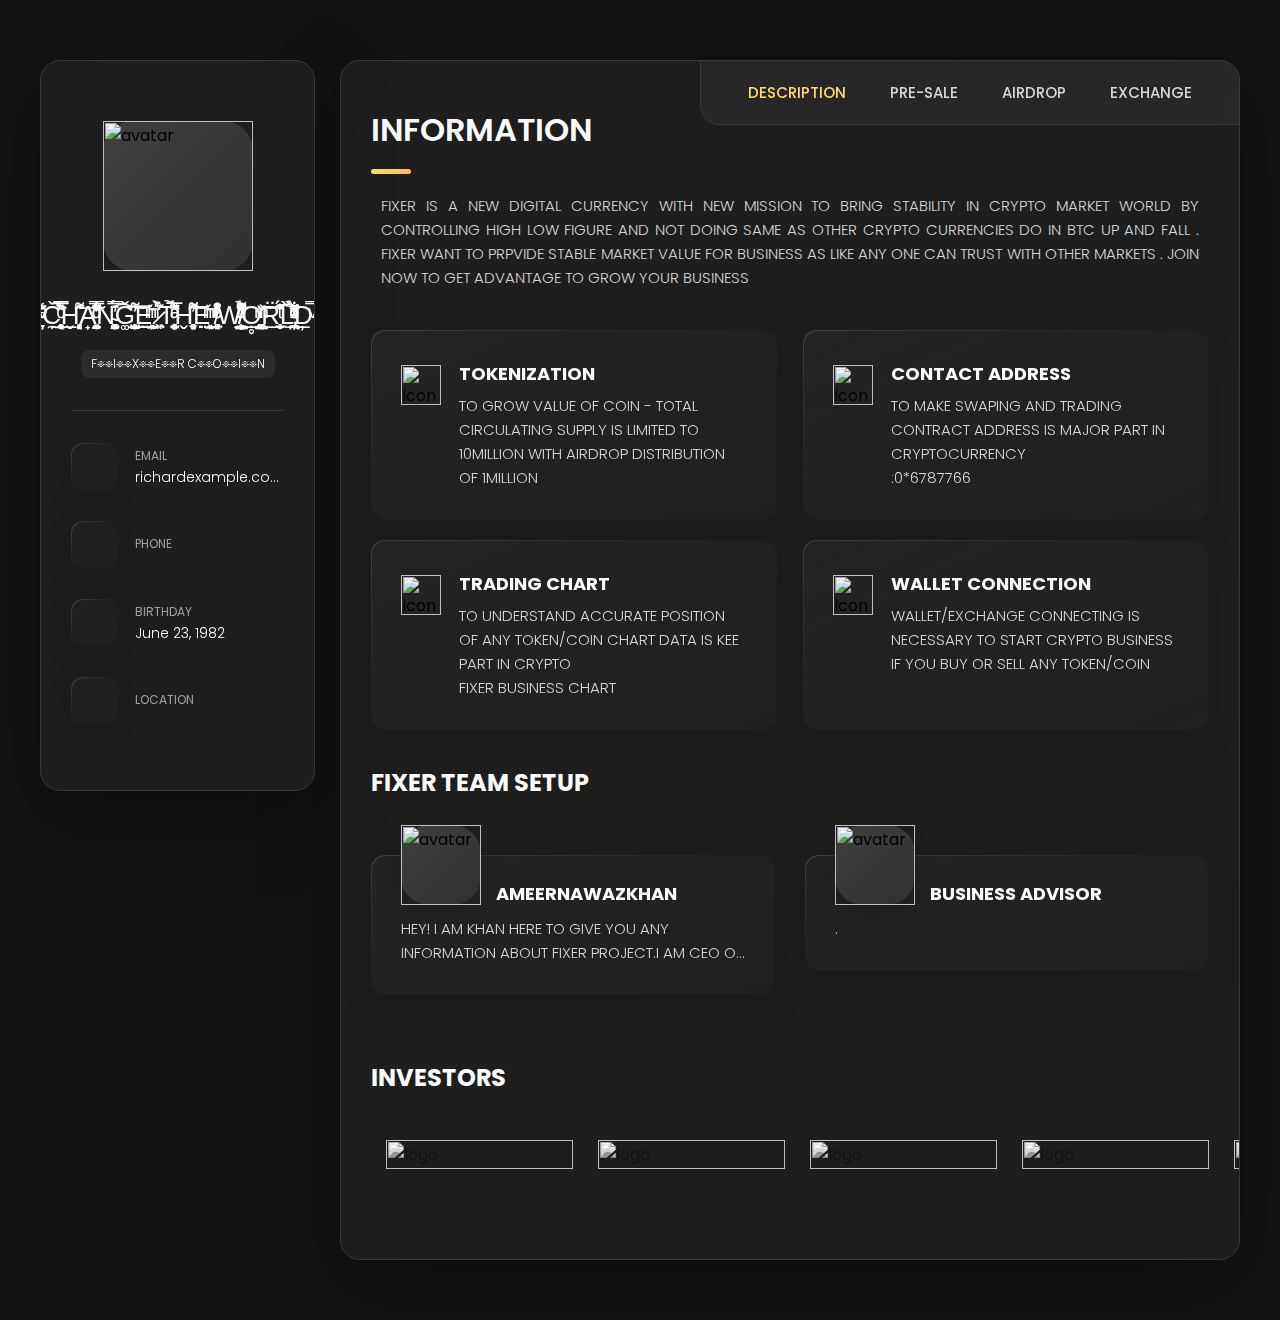
==== airdrop.html @ 4d429cb1 "airdrop.html" ====
<html>

<!DOCTYPE html>
<html lang="en">
<head>
    <meta charset="UTF-8">
    <meta name="viewport" content="width=device-width, initial-scale=1.0">
    <title>FIXER COIN</title>
    <link rel="stylesheet" href="style.css">
    <link rel="shortcut icon" href="https://i.postimg.cc/9fqYVvxh/logo.png" type="image/x-icon">
</head>
<body>
    <main>
        <aside class="sidebar " data-sidebar>
            <div class="sidebar-info">
                <figure class="avatar-box">
                    <img src="https://i.postimg.cc/2jWtxFzs/IMG-20250201-134515-676-removebg-preview.png" alt="avatar" width="80">
                </figure>

                <div class="info-content">
                    <h1 class="name" title="FIXER COIN">   
        ̦̞̆̾̌ͮͤ̎Č̼͉̣̼̟͈̹̙͔̟̿ͨ̉̏̉̽̅͛͘͟H̬͈̩͔̜͔̝͎̩̋̂̂͂͌͝A̟̤̖̗͈̦͔̮̰͎̰͐̒̇ͩ͋̃̾̇͗ͩ̌̽̿̎̂̕N̴͚̘̖̻̰̦̗̤͍̓́̈́̿͡Ǧ͚̗̜̬̤̺̼̖̦͕̬͔̹͌̓͟͝͞E̤͙̰̖̘̣͕̰ͫͪ͢ ̷͈͖̊͋̉̀T̉ͣ̾́̋ͩ͏̧̫̦̥͙̼̟͈̹̙͔̟̏̉̽̅͛H̬͈̩͔̜͔̝͎̩̖̦͕̬͔̹̋̂̂͂͌͌̓͝E̤͙̰̖̘̣͕̰ͫͪ͢ ̸̻͔͍̘͒ͨͤ̐ͬ̓̽̊W̸̸̧͍̫̖͙͇͙͉̯̞̦̔ͧ͐͆̌̈́ͪ͌ͥ̉͒̌͌̒͟Ọ̥͖̭̳̥̝͇͚ͫ̌ͬ̈͟͝ͅR̈́̐̽͡͏̠̫̥̘ͭ͠L̏ͦ̀ͯͨ͋͟͏̢̣̪̦̦̠ͩͧ̋ͭͯ̇͘D̦̿ͮ 
        <br>
		    </h1>
                    <p class="title">F፠፠I፠፠X፠፠E፠፠R C፠፠O፠፠I፠፠N</p>
                </div>

                <button class="info-more-btn" data-sidebar-btn>
                    <span>Show Contacts</span>
                    <ion-icon name="chevron-down"></ion-icon>
                </button>
            </div>

            <div class="sidebar-info-more">
                <div class="separator"></div>

                <ul class="contacts-list">
                    <li class="contact-item">
                        <div class="icon-box">
                            <ion-icon name="mail-outline"></ion-icon>
                        </div>

                        <div class="contact-info">
                            <p class="contact-title">Email</p>

                            <a href="mailto:fixercoin@gmail.com" class="contact-link">richardexample.com</a>
                        </div>
                    </li>

                    <li class="contact-item">
                        <div class="icon-box">
                            <ion-icon name="phone-portrait-outline"></ion-icon>
                        </div>

                        <div class="contact-info">
                            <p class="contact-title">Phone</p>

                            <a href="tel:" class="contact-link"></a>
                        </div>
                    </li>

                    <li class="contact-item">
                        <div class="icon-box">
                            <ion-icon name="calendar-outline"></ion-icon>
                        </div>

                        <div class="contact-info">
                            <p class="contact-title">Birthday</p>

                            <time datetime="1982-06-23">June 23, 1982</time>
                        </div>
                    </li>

                    <li class="contact-item">
                        <div class="icon-box">
                            <ion-icon name="location-outline"></ion-icon>
                        </div>

                        <div class="contact-info">
                            <p class="contact-title">Location</p>

                            <address></address>
                        </div>
                    </li>
                </ul>

                <div class="separator"></div>

                <ul class="social-list">
                    <li class="social-item"><a href="#" class="social-link"><ion-icon name="logo-facebook"></ion-icon></a></li>
                    <li class="social-item"><a href="#" class="social-link"><ion-icon name="logo-twitter"></ion-icon></a></li>
                    <li class="social-item"><a href="#" class="social-link"><ion-icon name="logo-instagram"></ion-icon></a></li>
                </ul>
            </div>
        </aside>

        <div class="main-content">
            <nav class="navbar">
                <ul class="navbar-list">
                    <li class="navbar-item"><button class="navbar-link active" data-nav-link>DESCRIPTION</button></li>
                    <li class="navbar-item"><button class="navbar-link" data-nav-link>PRE-SALE</button></li>
                    <li class="navbar-item"><button class="navbar-link" data-nav-link>AIRDROP</button></li>
                    <li class="navbar-item"><button class="navbar-link" data-nav-link>EXCHANGE</button></li>
                    
                </ul>
            </nav>

            <article class="about active" data-page="about">
                <header>
                    <h2 class="h2 article-title">INFORMATION</h2>
                </header>

                <section class="about-text">
                     <p>FIXER IS A NEW DIGITAL CURRENCY WITH NEW MISSION TO BRING STABILITY IN CRYPTO MARKET WORLD BY CONTROLLING HIGH LOW FIGURE AND NOT DOING SAME AS OTHER CRYPTO CURRENCIES DO IN BTC UP AND FALL . FIXER WANT TO PRPVIDE STABLE MARKET VALUE FOR BUSINESS AS LIKE ANY ONE CAN TRUST WITH OTHER MARKETS . JOIN NOW TO GET ADVANTAGE TO GROW YOUR BUSINESS</p>
			<p></p>
                </section>

                <section class="service">
                    

                    <ul class="service-list">
                        <li class="service-item">
                            <div class="service-icon-box">
                                <img src="https://i.postimg.cc/4389jZkP/icon-design.png" alt="icon" width="40">
                            </div>

                            <div class="service-content-box">
                                <h4 class="h4 service-item-title">TOKENIZATION</h4>
                                <p class="service-item-text">TO GROW VALUE OF COIN - TOTAL CIRCULATING SUPPLY IS LIMITED TO 10MILLION WITH AIRDROP DISTRIBUTION OF 1MILLION </p>
                            </div>
                        </li>

                        <li class="service-item">
                            <div class="service-icon-box">
                                <img src="https://i.postimg.cc/ZqgqrqzG/icon-dev.png" alt="icon" width="40">
                            </div>

                            <div class="service-content-box">
                                <h4 class="h4 service-item-title">CONTACT ADDRESS</h4>
                                <p class="service-item-text">TO MAKE SWAPING AND TRADING CONTRACT ADDRESS IS MAJOR PART IN CRYPTOCURRENCY <BR>:0*6787766</p>
                            </div>
                        </li>

                        <li class="service-item">
                            <div class="service-icon-box">
                                <img src="https://i.postimg.cc/xjLdzYxZ/icon-app.png" alt="icon" width="40">
                            </div>

                            <div class="service-content-box">
                                <h4 class="h4 service-item-title">TRADING CHART</h4>
                                <p class="service-item-text">TO UNDERSTAND ACCURATE POSITION OF ANY TOKEN/COIN CHART DATA IS KEE PART IN CRYPTO<BR>FIXER BUSINESS CHART</p>
                            </div>
                        </li>

                        <li class="service-item">
                            <div class="service-icon-box">
                                <img src="https://i.postimg.cc/0NL8zHpx/icon-photo.png" alt="icon" width="40">
                            </div>

                            <div class="service-content-box">
                                <h4 class="h4 service-item-title">WALLET CONNECTION</h4>
                                <p class="service-item-text">WALLET/EXCHANGE CONNECTING IS NECESSARY TO START CRYPTO BUSINESS IF YOU BUY OR SELL ANY TOKEN/COIN</p>
                            </div>
                        </li>
                    </ul>
                </section>

                <section class="testimonials">
                    <h3 class="h3 testimonials-title">FIXER TEAM SETUP</h3>

                    <ul class="testimonials-list has-scrollbar">
                        <li class="testimonials-item">
                            <div class="content-card" data-testimonials-item>
                                <figure class="testimonials-avatar-box">
                                    <img src="https://i.postimg.cc/zGDHfn3G/avatar-1.png" alt="avatar" data-testimonials-avatar width="60">
                                </figure>

                                <h4 class="h4 testimonials-item-title" data-testimonials-title>AMEERNAWAZKHAN</h4>

                                <div class="testimonials-text" data-testimonials-text>
                                    <p>HEY! I AM KHAN HERE TO GIVE YOU ANY INFORMATION ABOUT FIXER PROJECT.I AM CEO OF FIXER AND I DID DEVELOP THIS PROJECT . WHAT MAY BE THE NEXT JUST KEEP AN EYE AT UP COMING EVENTS </p>
                                </div>
                            </div>
                        </li>

                        <li class="testimonials-item">
                            <div class="content-card" data-testimonials-item>
                                <figure class="testimonials-avatar-box">
                                    <img src="https://i.postimg.cc/DwY0yHtx/avatar-2.png" alt="avatar" data-testimonials-avatar width="60">
                                </figure>

                                <h4 class="h4 testimonials-item-title" data-testimonials-title>BUSINESS ADVISOR</h4>

                                <div class="testimonials-text" data-testimonials-text>
                                    <p>.</p>
                                </div>
                            </div>
                        </li>

                        <li class="testimonials-item">
                            <div class="content-card" data-testimonials-item>
                                <figure class="testimonials-avatar-box">
                                    <img src="https://i.postimg.cc/fRFWhX9F/avatar-3.png" alt="avatar" data-testimonials-avatar width="60">
                                </figure>

                                <h4 class="h4 testimonials-item-title" data-testimonials-title>MEDIA PRESENTATOR</h4>

                                <div class="testimonials-text" data-testimonials-text>
                                    <p>.</p>
                                </div>
                            </div>
                        </li>

                        <li class="testimonials-item">
                            <div class="content-card" data-testimonials-item>
                                <figure class="testimonials-avatar-box">
                                    <img src="https://i.postimg.cc/zXv1Xv81/avatar-4.png" alt="avatar" data-testimonials-avatar width="60">
                                </figure>

                                <h4 class="h4 testimonials-item-title" data-testimonials-title>SOCIAL MEDIA HANDLER</h4>

                                <div class="testimonials-text" data-testimonials-text>
                                    <p>!</p>
                                </div>
                            </div>
                        </li>
                    </ul>
                </section>

                <div class="modal-container " data-modal-container>
                    <div class="overlay " data-overlay></div>

                    <section class="testimonials-modal">
                        <button class="modal-close-btn" data-modal-close-btn><ion-icon name="close-outline"></ion-icon></button>

                        <div class="modal-img-wrapper">
                            <figure class="modal-avatar-box">
                                <img src="https://i.postimg.cc/zGDHfn3G/avatar-1.png" alt="Daniel Lewis" width="80" data-modal-img>
                            </figure>

                            <img src="https://i.postimg.cc/mZ00RwX7/icon-quote.png" alt="quote icon">
                        </div>

                        <div class="modal-content">
                            <h4 class="h3 modal-title" data-modal-title>AMEERNAWAZKHAN</h4>
                            <time datetime="2025-02-10">10 feb, 2025</time>

                            <div class="modal-text" data-modal-text>
                                <p>.</p>
                            </div>
                        </div>
                    </section>
                </div>

                <section class="clients">
                    <h3 class="h3 clients-title">INVESTORS</h3>

                    <ul class="clients-list has-scrollbar">
                        <li class="clients-item">
                            <a href="#"><img src="https://i.postimg.cc/YqfKyG66/logo-1-color.png" alt="logo"></a>
                        </li>

                        <li class="clients-item">
                            <a href="#"><img src="https://i.postimg.cc/fWm6JtgG/logo-2-color.png" alt="logo"></a>
                        </li>

                        <li class="clients-item">
                            <a href="#"><img src="https://i.postimg.cc/Bb07xpwd/logo-3-color.png" alt="logo"></a>
                        </li>

                        <li class="clients-item">
                            <a href="#"><img src="https://i.postimg.cc/hv1yMmkh/logo-4-color.png" alt="logo"></a>
                        </li>

                        <li class="clients-item">
                            <a href="#"><img src="https://i.postimg.cc/ry1P86Dc/logo-5-color.png" alt="logo"></a>
                        </li>

                        <li class="clients-item">
                            <a href="#"><img src="https://i.postimg.cc/SsWDN8NV/logo-6-color.png" alt="logo"></a>
                        </li>
                    </ul>
                </section>

            </article>
            
            <article class="resume " data-page="resume">
                <header>
                    <h2 class="h2 article-title">Resume</h2>
                </header>

                <section class="timeline">
                    <div class="title-wrapper">
                        <div class="icon-box"><ion-icon name="book-outline"></ion-icon></div>

                        <h3 class="h3">Education</h3>
                    </div>

                    <ol class="timeline-list">
                        <li class="timeline-item">
                            <h4 class="h4 timeline-item-title">University school of the arts</h4>
                            <span>2008 - 2010</span>
                            <p class="timeline-text">There I learnt a wide range of topics that are essential to understanding both the theory and practical aspects of computing. This involves programming fundamentals, computer architecture, operating systems, databases, software engineering, problem solving, collaboration and communication soft skills.</p>
                        </li>

                        <li class="timeline-item">
                            <h4 class="h4 timeline-item-title">New York Academy of Art</h4>
                            <span>2006 - 2007</span>
                            <p class="timeline-text">I chose my master degree in technology. There I deepened my knowledge, enhanced my skills in the area and learnt how to increase my career prospects in a competitive job market.</p>
                        </li>

                        <li class="timeline-item">
                            <h4 class="h4 timeline-item-title">High School of Art and Design</h4>
                            <span>2003 - 2005</span>
                            <p class="timeline-text">There I learnt foundational courses and computer sciences fundamentals. In the institution, I chose my specialization in web-development that involves front-end and back-end technologies, user interface designs and content management systems.</p>
                        </li>
                    </ol>
                </section>

                <section class="timeline">
                    <div class="title-wrapper">
                        <div class="icon-box"><ion-icon name="book-outline"></ion-icon></div>

                        <h3 class="h3">Experience</h3>
                    </div>

                    <ol class="timeline-list">
                        <li class="timeline-item">
                            <h4 class="h4 timeline-item-title">Creative director</h4>
                            <span>2015 - Present</span>
                            <p class="timeline-text">I can develop and oversee creative concepts for projects and campaigns managing a team of designers, writers, and other creative professionals.</p>
                        </li>

                        <li class="timeline-item">
                            <h4 class="h4 timeline-item-title">Art director</h4>
                            <span>2013 - 2015</span>
                            <p class="timeline-text">I create and develop visual concepts that align with the project's goals and objectives, supervising the design process and managing timelines and budgets for design projects.</p>
                        </li>

                        <li class="timeline-item">
                            <h4 class="h4 timeline-item-title">Web designer</h4>
                            <span>2010 - 2013</span>
                            <p class="timeline-text">I create logos, color schemes and typography for a brand's identity. Also I develop graphics for websites, social media and digital ads with applications that enhance user experience.</p>
                        </li>
                    </ol>
                </section>

                <section class="skill">
                    <h3 class="h3 skills-title">My Skills</h3>

                    <ul class="skills-list content-card">
                        <li class="skills-item">
                            <div class="title-wrapper">
                                <h5 class="h5">Web Design</h5>
                                <data value="80">80%</data>
                            </div>

                            <div class="skills-progress-bg">
                                <div class="skills-progress-fill" style="width: 80%;"></div>
                            </div>
                        </li>

                        <li class="skills-item">
                            <div class="title-wrapper">
                                <h5 class="h5">Graphic Design</h5>
                                <data value="70">70%</data>
                            </div>

                            <div class="skills-progress-bg">
                                <div class="skills-progress-fill" style="width: 70%;"></div>
                            </div>
                        </li>

                        <li class="skills-item">
                            <div class="title-wrapper">
                                <h5 class="h5">Branding</h5>
                                <data value="90">90%</data>
                            </div>

                            <div class="skills-progress-bg">
                                <div class="skills-progress-fill" style="width: 90%;"></div>
                            </div>
                        </li>

                        <li class="skills-item">
                            <div class="title-wrapper">
                                <h5 class="h5">WordPress</h5>
                                <data value="50">50%</data>
                            </div>

                            <div class="skills-progress-bg">
                                <div class="skills-progress-fill" style="width: 50%;"></div>
                            </div>
                        </li>
                    </ul>
                </section>
            </article>

            <article class="portfolio " data-page="portfolio">
                <header>
                    <h2 class="h2 article-title">Portfolio</h2>
                </header>

                <section class="projects">
                    <ul class="filter-list">
                        <li class="filter-item"><button class="active" data-filter-btn>All</button></li>
                        <li class="filter-item"><button data-filter-btn>Web Design</button></li>
                        <li class="filter-item"><button data-filter-btn>Applications</button></li>
                        <li class="filter-item"><button data-filter-btn>Web Development</button></li>
                    </ul>

                    <div class="filter-select-box">
                        <button class="filter-select " data-select>
                            <div class="select-value" data-select-value>Select Category</div>

                            <div class="select-icon">
                                <ion-icon name="chevron-down"></ion-icon>
                            </div>
                        </button>

                        <ul class="select-list">
                            <li class="select-item"><button data-select-item>All</button></li>
                            <li class="select-item"><button data-select-item>Web Design</button></li>
                            <li class="select-item"><button data-select-item>Applications</button></li>
                            <li class="select-item"><button data-select-item>Web Development</button></li>
                        </ul>
                    </div>

                    <ul class="project-list">
                        <li class="project-item active" data-filter-item data-category="web development">
                            <a href="#">
                                <figure class="project-img">
                                    <div class="project-item-icon-box">
                                        <ion-icon name="eye-outline"></ion-icon>
                                    </div>

                                    <img src="https://i.postimg.cc/qRHpHMyd/project-1.jpg" alt="finance" loading="lazy">
                                </figure>

                                <h3 class="project-title">Finance</h3>
                                <p class="project-category">Web Development</p>
                            </a>
                        </li>

                        <li class="project-item active" data-filter-item data-category="web development">
                            <a href="#">
                                <figure class="project-img">
                                    <div class="project-item-icon-box">
                                        <ion-icon name="eye-outline"></ion-icon>
                                    </div>

                                    <img src="https://i.postimg.cc/bNrcM2Wt/project-2.png" alt="orizon" loading="lazy">
                                </figure>

                                <h3 class="project-title">Orizon</h3>
                                <p class="project-category">Web Development</p>
                            </a>
                        </li>

                        <li class="project-item active" data-filter-item data-category="web design">
                            <a href="#">
                                <figure class="project-img">
                                    <div class="project-item-icon-box">
                                        <ion-icon name="eye-outline"></ion-icon>
                                    </div>

                                    <img src="https://i.postimg.cc/jSJVqYsq/project-3.jpg" alt="fundo" loading="lazy">
                                </figure>

                                <h3 class="project-title">Fundo</h3>
                                <p class="project-category">Web Design</p>
                            </a>
                        </li>

                        <li class="project-item active" data-filter-item data-category="applications">
                            <a href="#">
                                <figure class="project-img">
                                    <div class="project-item-icon-box">
                                        <ion-icon name="eye-outline"></ion-icon>
                                    </div>

                                    <img src="https://i.postimg.cc/dtpXxNGb/project-4.png" alt="brawlhalla" loading="lazy">
                                </figure>

                                <h3 class="project-title">Brawlhalla</h3>
                                <p class="project-category">Applications</p>
                            </a>
                        </li>

                        <li class="project-item active" data-filter-item data-category="web design">
                            <a href="#">
                                <figure class="project-img">
                                    <div class="project-item-icon-box">
                                        <ion-icon name="eye-outline"></ion-icon>
                                    </div>

                                    <img src="https://i.postimg.cc/43T0JKLw/project-5.png" alt="dsm." loading="lazy">
                                </figure>

                                <h3 class="project-title">DSM.</h3>
                                <p class="project-category">Web Design</p>
                            </a>
                        </li>

                        <li class="project-item active" data-filter-item data-category="web design">
                            <a href="#">
                                <figure class="project-img">
                                    <div class="project-item-icon-box">
                                        <ion-icon name="eye-outline"></ion-icon>
                                    </div>

                                    <img src="https://i.postimg.cc/qR1DX1kZ/project-6.png" alt="metaspark" loading="lazy">
                                </figure>

                                <h3 class="project-title">Metaspark</h3>
                                <p class="project-category">Web Design</p>
                            </a>
                        </li>

                        <li class="project-item active" data-filter-item data-category="web development">
                            <a href="#">
                                <figure class="project-img">
                                    <div class="project-item-icon-box">
                                        <ion-icon name="eye-outline"></ion-icon>
                                    </div>

                                    <img src="https://i.postimg.cc/Kj4q9tjc/project-7.png" alt="summary" loading="lazy">
                                </figure>

                                <h3 class="project-title">Summary</h3>
                                <p class="project-category">Web Development</p>
                            </a>
                        </li>

                        <li class="project-item active" data-filter-item data-category="applications">
                            <a href="#">
                                <figure class="project-img">
                                    <div class="project-item-icon-box">
                                        <ion-icon name="eye-outline"></ion-icon>
                                    </div>

                                    <img src="https://i.postimg.cc/rw2j4B1w/project-8.jpg" alt="task manager" loading="lazy">
                                </figure>

                                <h3 class="project-title">Task Manager</h3>
                                <p class="project-category">Applications</p>
                            </a>
                        </li>

                        <li class="project-item active" data-filter-item data-category="web development">
                            <a href="#">
                                <figure class="project-img">
                                    <div class="project-item-icon-box">
                                        <ion-icon name="eye-outline"></ion-icon>
                                    </div>

                                    <img src="https://i.postimg.cc/7LxNsSQv/project-9.png" alt="arrival" loading="lazy">
                                </figure>

                                <h3 class="project-title">Arrival</h3>
                                <p class="project-category">Web Development</p>
                            </a>
                        </li>
                    </ul>
                </section>
            </article>

            <article class="blog " data-page="blog">
                <header>
                    <h2 class="h2 article-title">Blog</h2>
                </header>

                <section class="blog-posts">
                    <ul class="blog-posts-list">
                        <li class="blog-post-item">
                            <a href="#">
                                    <figure class="blog-banner-box">
                                        <img src="https://i.postimg.cc/DysCZrWs/blog-1.jpg" alt="Design conferences in 2024" loading="lazy">
                                    </figure>

                                <div class="blog-content">
                                    <div class="blog-meta">
                                        <p class="blog-category">Design</p>
                                        <span class="dot"></span>
                                        <time datetime="2024-02-23">Feb 23, 2024</time>
                                    </div>

                                    <h3 class="h3 blog-item-title">Design conferences in 2024</h3>
                                    <p class="blog-text">In 2024, several exciting design conferences are set to take place, offering opportunities for professionals and enthusiasts to connect, learn, and share innovative ideas.</p>
                                </div>
                            </a>
                        </li>

                        <li class="blog-post-item">
                            <a href="#">
                                <figure class="blog-banner-box">
                                    <img src="https://i.postimg.cc/QC7qFDMs/blog-2.jpg" alt="Best fonts every designer" loading="lazy">
                                </figure>


                                <div class="blog-content">
                                    <div class="blog-meta">
                                        <p class="blog-category">Design</p>
                                        <span class="dot"></span>
                                        <time datetime="2024-01-29">Jan 29, 2024</time>
                                    </div>

                                    <h3 class="h3 blog-item-title">Best fonts every designer</h3>
                                    <p class="blog-text">When it comes to typography, choosing the right font is essential for effective design. In this article, I'll bring a brief overview of some of the best fonts that every designer should consider incorporating into their toolkit.</p>
                                </div>
                            </a>
                        </li>

                        <li class="blog-post-item">
                            <a href="#">
                                <figure class="blog-banner-box">
                                    <img src="https://i.postimg.cc/W1T71QcL/blog-3.jpg" alt="Design digest #80" loading="lazy">
                                </figure>

                                <div class="blog-content">
                                    <div class="blog-meta">
                                        <p class="blog-category">Design</p>
                                        <span class="dot"></span>
                                        <time datetime="2023-12-20">Dec 20, 2023</time>
                                    </div>

                                    <h3 class="h3 blog-item-title">Design digest #80</h3>
                                    <p class="blog-text">Hello, my friends. In this Design Digest, I'll show you a curated collection of the latest trends, insights, and innovations in the design world. This edition highlights key themes and discussions that are shaping the future of design.</p>
                                </div>
                            </a>
                        </li>

                        <li class="blog-post-item">
                            <a href="#">
                                <figure class="blog-banner-box">
                                    <img src="https://i.postimg.cc/2S0n8yxh/blog-4.jpg" alt="2023 UI interactions" loading="lazy">
                                </figure>

                                <div class="blog-content">
                                    <div class="blog-meta">
                                        <p class="blog-category">Design</p>
                                        <span class="dot"></span>
                                        <time datetime="2023-11-29">Nov 29, 2023</time>
                                    </div>

                                    <h3 class="h3 blog-item-title">2023 UI interactions</h3>
                                    <p class="blog-text">As we move into 2024, 2023 was marked by the rapidly evolution of the landscape of UI interactions, driven by advancements in technology and user expectations. Dive with me in this text to see the main areas changed in this year.</p>
                                </div>
                            </a>
                        </li>

                        <li class="blog-post-item">
                            <a href="#">
                                <figure class="blog-banner-box">
                                    <img src="https://i.postimg.cc/YCCmVkw9/blog-5.jpg" alt="The forgotten art of spacing" loading="lazy">
                                </figure>

                                <div class="blog-content">
                                    <div class="blog-meta">
                                        <p class="blog-category">Design</p>
                                        <span class="dot"></span>
                                        <time datetime="2023-11-12">Nov 12, 2023</time>
                                    </div>

                                    <h3 class="h3 blog-item-title">The forgotten art of spacing</h3>
                                    <p class="blog-text">In the realm of design, spacing is often an overlooked yet crucial element that can significantly impact the overall aesthetic and functionality of a composition. This post will emphasize the importance of white space, margins, and padding in creating visually appealing and effective designs.</p>
                                </div>
                            </a>
                        </li>

                        <li class="blog-post-item">
                            <a href="#">
                                <figure class="blog-banner-box">
                                    <img src="https://i.postimg.cc/zBCBvP16/blog-6.jpg" alt="Design digest #79" loading="lazy">
                                </figure>

                                <div class="blog-content">
                                    <div class="blog-meta">
                                        <p class="blog-category">Design</p>
                                        <span class="dot"></span>
                                        <time datetime="2023-10-20">Oct 20, 2023</time>
                                    </div>

                                    <h3 class="h3 blog-item-title">Design digest #79</h3>
                                    <p class="blog-text">Hi, my friends. In this Design Digest I'll focus in the tools and resources that we use daily in our projects. Also, I'll include examples of software recommendations, online courses, and design communities that foster collaboration and learning.</p>
                                </div>
                            </a>
                        </li>
                    </ul>
                </section>
            </article>

            <article class="contact " data-page="contact">
                <header>
                    <h2 class="h2 article-title">Contact</h2>
                </header>

                <section class="mapbox" data-mapbox>
                    <figure>
                        <iframe src="https://www.google.com/maps/embed?pb=!1m18!1m12!1m3!1d199666.5651251294!2d-121.58334177520186!3d38.56165006739519!2m3!1f0!2f0!3f0!3m2!1i1024!2i768!4f13.1!3m3!1m2!1s0x809ac672b28397f9%3A0x921f6aaa74197fdb!2sSacramento%2C%20CA%2C%20USA!5e0!3m2!1sen!2sbd!4v1647608789441!5m2!1sen!2sbd"
                         width="400" height="300" loading="lazy"></iframe>
                    </figure>
                </section>

                <section class="contact-form">
                    <h3 class="h3 form-title">Contact Form</h3>

                    <form action="#" class="form" data-form>
                        <div class="input-wrapper">
                            <input type="text" name="fullname" class="form-input" placeholder="Full name" required data-form-input>
                            <input type="email" name="email" class="form-input" placeholder="Email Address" required data-form-input>
                        </div>

                        <textarea name="message" class="form-input" placeholder="Your Message" required data-form-input=""></textarea>

                        <button class="form-btn" type="submit" disabled data-form-btn>
                            <ion-icon name="paper-plane"></ion-icon>
                            <span>Send Message</span>
                        </button>
                    </form>
                </section>
            </article>
        </div>
    </main>

    <script src="main.js"></script>

    <script type="module" src="https://unpkg.com/ionicons@7.1.0/dist/ionicons/ionicons.esm.js"></script>
    <script nomodule src="https://unpkg.com/ionicons@7.1.0/dist/ionicons/ionicons.js"></script>
</body>
</html>	
</html>

<style>

@import url('https://fonts.googleapis.com/css2?family=Poppins:ital,wght@0,100;0,200;0,300;0,400;0,500;0,600;0,700;0,800;0,900;1,100;1,200;1,300;1,400;1,500;1,600;1,700;1,800;1,900&display=swap');

:root {
    --bg-gradient-onyx: linear-gradient(to bottom right, hsl(240, 1%, 25%) 3%, hsl(0, 0%, 19%) 97%);
    --bg-gradient-jet: linear-gradient(to bottom right, hsla(240, 1%, 18%, .251) 3%, hsla(240, 2%, 11%, 0) 100%), hsl(240, 2%, 13%);
    --bg-gradient-yellow1: linear-gradient(to bottom right, hsl(45, 100%, 71%) 0%, hsla(36, 100%, 69%, 0) 50%);
    --bg-gradient-yellow2: linear-gradient(135deg, hsla(45, 100%, 71%, .251) 0%, hsla(35, 100%, 68%, 0) 59.86%), hsl(240, 2%, 13%);
    --border-gradient-onyx: linear-gradient(to bottom right, hsl(0, 0%, 25%) 0%, hsla(0, 0%, 25%, 0) 50%);
    --text-gradient-yellow: linear-gradient(to right, hsl(45, 100%, 72%), hsl(35, 100%, 68%));

    --jet: hsl(0, 0%, 22%);
    --onyx: hsl(240, 1%, 17%);
    --eerie-black1: hsl(240, 2%, 13%);
    --eerie-black2: hsl(240, 2%, 12%);
    --smoky-black: hsl(0, 0%, 7%);
    --white1: hsl(0, 0%, 100%);
    --white2: hsl(0, 0%, 98%);
    --orange-yellow-crayola: hsl(45, 100%, 72%);
    --vegas-gold: hsl(45, 54%, 58%);
    --light-gray: hsl(0, 0%, 84%);
    --light-gray70: hsla(0, 0%, 84%, .7);
    --bittersweet-shimmer: hsl(0, 43%, 51%);

    --ff-poppins: 'Poppins', sans-serif;

    --fs1: 24px;
    --fs2: 18px;
    --fs3: 17px;
    --fs4: 16px;
    --fs5: 15px;
    --fs6: 14px;
    --fs7: 13px;
    --fs8: 12px;

    --fw300: 300;
    --fw400: 400;
    --fw500: 500;
    --fw600: 600;

    --shadow1: -4px 8px 24px hsla(0, 0%, 0%, .25);
    --shadow2: 0px 16px 30px hsla(0, 0%, 0%, .25);
    --shadow3: 0px 16px 40px hsla(0, 0%, 0%, .25);
    --shadow4: 0px 25px 50px hsla(0, 0%, 0%, .15);
    --shadow5: 0px 24px 80px hsla(0, 0%, 0%, .25);

    --transition1: .25s ease;
    --transition2: .5s ease-in-out;
}

*, *::before, *::after {
    margin: 0;
    padding: 0;
    box-sizing: border-box;
}

a {text-decoration: none; }

li {list-style: none; }

img, ion-icon, a, button, time, span { display: block; }

button {
    font: inherit;
    background: none;
    border: none;
    text-align: left;
    cursor: pointer;
}

input, textarea {
    display: block;
    width: 100%;
    background: none;
    font: inherit;
}

::selection {
    background: var(--orange-yellow-crayola);
    color: var(--smoky-black);
}

:focus { outline-color: var(--orange-yellow-crayola); }

html { font-family: var(--ff-poppins); }

body { background: var(--smoky-black); }

main {
    margin: 15px 12px;
    margin-bottom: 75px;
    min-width: 259px;
}

.sidebar, article {
    background: var(--eerie-black2);
    border: 1px solid var(--jet);
    border-radius: 20px;
    box-shadow: var(--shadow1);
    z-index: 1;
    padding: 15px;
}

    .sidebar.active { max-height: 405px; }

.separator {
    width: 100%;
    height: 1px;
    background: var(--jet);
    margin: 16px 0;
}

.icon-box {
    position: relative;
    background: var(--border-gradient-onyx);
    width: 30px;
    height: 30px;
    border-radius: 8px;
    display: flex;
    justify-content: center;
    align-items: center;
    font-size: 16px;
    color: var(--orange-yellow-crayola);
    box-shadow: var(--shadow1);
    z-index: 1;
}

    .icon-box::before {
        content: '';
        position: absolute;
        inset: 1px;
        background: var(--eerie-black1);
        border-radius: inherit;
        z-index: -1;
    }

    .icon-box ion-icon { --ionicon-stroke-width: 35px; }

article { display: none; }

    article.active { 
        display: block;
        animation: fade .5s ease backwards;
    }

        @keyframes fade {
            0% { opacity: 0; }
            100% { opacity: 1; }
        }

.h2, .h3, .h4, .h5 { 
    color: var(--white2);
    text-transform: capitalize;
}

    .h2 { font-size: var(--fs1); }
    .h3 { font-size: var(--fs2); }
    .h4 { font-size: var(--fs4); }
    .h5 { 
        font-size: var(--fs7);
        font-weight: var(--fw500); 
    }

.article-title {
    position: relative;
    padding-bottom: 7px;
}

    .article-title::after {
        content: '';
        position: absolute;
        bottom: 0;
        left: 0;
        width: 30px;
        height: 3px;
        background: var(--text-gradient-yellow);
        border-radius: 3px;
    }

.has-scrollbar::-webkit-scrollbar {
    width: 5px;
    height: 5px;
}

.has-scrollbar::-webkit-scrollbar-track {
    background: var(--onyx);
    border-radius: 5px;
}

.has-scrollbar::-webkit-scrollbar-thumb {
    background: var(--orange-yellow-crayola);
    border-radius: 5px;
}

.has-scrollbar::-webkit-scrollbar-button { width: 20px; }

.content-card {
    position: relative;
    background: var(--border-gradient-onyx);
    padding: 15px;
    padding-top: 45px;
    border-radius: 14px;
    box-shadow: var(--shadow2);
    cursor: pointer;
    z-index: 1;
}

    .content-card::before {
        content: '';
        position: absolute;
        inset: 1px;
        background: var(--bg-gradient-jet);
        border-radius: inherit;
        z-index: -1;
    }

/*ASIDE - SIDEBAR*/

.sidebar {
    margin-bottom: 15px;
    max-height: 112px;
    overflow: hidden;
    padding: 15px;
    transition: var(--transition2);
}

.sidebar-info {
    position: relative;
    display: flex;
    justify-content: flex-start;
    align-items: center;
    gap: 15px;
}



.avatar-box {
    background: var(--bg-gradient-onyx);
    border-radius: 20px;
}

.info-content .name {
    color: var(--white2);
    font-size: var(--fs3);
    font-weight: var(--fw500);
    letter-spacing: -0.25px;
    margin-bottom: 10px;
}

.info-content .title {
    color: var(--white1);
    background: var(--onyx);
    font-size: var(--fs8);
    font-weight: var(--fw300);
    width: max-content;
    padding: 3px 12px;
    border-radius: 8px;
}

.info-more-btn {
    position: absolute;
    top: -15px;
    right: -15px;
    border-radius: 0 15px;
    font-size: 13px;
    color: var(--orange-yellow-crayola);
    background: var(--border-gradient-onyx);
    padding: 10px;
    box-shadow: var(--shadow2);
    transition: var(--transition1);
    z-index: 1;
}

    .info-more-btn::before {
        content: '';
        position: absolute;
        inset: 1px;
        border-radius: inherit;
        background: var(--bg-gradient-jet);
        transition: var(--transition1);
        z-index: -1;
    }

        .info-more-btn:hover, .info-more-btn:focus { background: var(--bg-gradient-yellow1); }
        .info-more-btn:hover::before, .info-more-btn:focus::before { background: var(--bg-gradient-yellow2); }

    .info-more-btn span { display: none; }

.sidebar-info-more {
    opacity: 0;
    visibility: hidden;
    transition: var(--transition2);
}

    .sidebar.active .sidebar-info-more {
        opacity: 1;
        visibility: visible;
    }

.contacts-list {
    display: grid;
    grid-template-columns: 1fr;
    gap: 16px;
}

.contact-item {
    min-width: 100%;
    display: flex;
    align-items: center;
    gap: 16px;
}

.contact-info {
    max-width: calc(100% - 46px);
    width: calc(100% - 46px);
}

    .contact-info :is(.contact-link, time, address) {
        color: var(--white2);
        font-size: var(--fs7);
    }

    .contact-info address { font-style: normal; }

.contact-title {
    color: var(--light-gray70);
    font-size: var(--fs8);
    text-transform: uppercase;
    margin-bottom: 2px;
}

.social-list {
    display: flex;
    justify-content: flex-start;
    align-items: center;
    gap: 15px;
    padding-bottom: 4px;
    padding-left: 7px;
}

.social-item .social-link {
    color: var(--light-gray70);
    font-size: 18px;
}

    .social-item .social-link:hover { color: var(--light-gray); }

/*NAVBAR*/

.navbar {
    position: fixed;
    bottom: 0;
    left: 0;
    width: 100%;
    background: hsla(240, 1%, 17%, .75);
    backdrop-filter: blur(10px);
    border: 1px solid var(--jet);
    border-radius: 12px 12px 0 0;
    box-shadow: var(--shadow2);
    z-index: 5;
}

.navbar-list {
    display: flex;
    flex-wrap: wrap;
    justify-content: center;
    align-items: center;
    padding: 0 10px;
}

.navbar-link {
    color: var(--light-gray);
    font-size: var(--fs8);
    padding: 20px 7px;
    transition: color var(--transition1);
}

    .navbar-link:hover, .navbar-link:focus { color: var(--light-gray70); }
    .navbar-link.active { color: var(--orange-yellow-crayola); }

/*ABOUT*/

.about .article-title { 
    margin-bottom: 15px;
    margin-top: 15px;
}

.about-text {
    color: var(--light-gray);
    font-size: var(--fs6);
    font-weight: var(--fw300);
    line-height: 1.6;
}

    .about-text p { 
        margin-bottom: 15px;
        text-align: justify;
        padding-left: 10px;
        padding-right: 10px;
     }

.service { margin-bottom: 35px; }

.service-title { margin-bottom: 20px; }

.service-list {
    display: grid;
    grid-template-columns: 1fr;
    gap: 20px;
}

.service-item {
    position: relative;
    background: var(--border-gradient-onyx);
    padding: 20px;
    border-radius: 14px;
    box-shadow: var(--shadow2);
    z-index: 1;
}

    .service-item::before {
        content: '';
        position: absolute;
        inset: 1px;
        background: var(--bg-gradient-jet);
        border-radius: inherit;
        z-index: -1;
    }

.service-icon-box { margin-bottom: 10px; }
    .service-icon-box img { margin: auto; }

.service-content-box { text-align: center; }
.service-item-title { margin-bottom: 7px; }

.service-item-text {
    color: var(--light-gray);
    font-size: var(--fs6);
    font-weight: var(--fw300);
    line-height: 1.6;
}

/*TESTIMONIALS*/

.testimonials { margin-bottom: 30px; }
.testimonials-title { margin-bottom: 20px; }

.testimonials-list {
    display: flex;
    justify-content: flex-start;
    align-items: flex-start;
    gap: 15px;
    margin: 0 -15px;
    padding: 25px 15px;
    padding-bottom: 35px;
    overflow-x: auto;
    scroll-behavior: smooth;
    overscroll-behavior-inline: contain;
    scroll-snap-type: inline mandatory;
}

.testimonials-item {
    min-width: 100%;
    scroll-snap-align: center;
}

.testimonials-avatar-box {
    position: absolute;
    top: 0;
    left: 0;
    transform: translate(15px, -25px);
    background: var(--bg-gradient-onyx);
    border-radius: 14px;
    box-shadow: var(--shadow1);
}

.testimonials-text {
    color: var(--light-gray);
    font-size: var(--fs6);
    font-weight: var(--fw300);
    line-height: 1.6;
    display: -webkit-box;
    line-clamp: 4;
    -webkit-line-clamp: 4;
    -webkit-box-orient: vertical;
    overflow: hidden;
}

/*MODAL CONTAINER*/

.modal-container {
    position: fixed;
    top: 0;
    left: 0;
    width: 100%;
    height: 100%;
    display: flex;
    justify-content: center;
    align-items: center;
    overflow-y: auto;
    overscroll-behavior: contain;
    z-index: 20;
    pointer-events: none;
    visibility: hidden;
}

    .modal-container::-webkit-scrollbar { display: none; }

    .modal-container.active {
        pointer-events: all;
        visibility: visible;
    }

        .modal-container.active .testimonials-modal {
            transform: scale(1);
            opacity: 1;
        }

.overlay {
    position: fixed;
    top: 0;
    left: 0;
    width: 100%;
    height: 100vh;
    background: hsl(0, 0%, 5%);
    opacity: 0;
    visibility: hidden;
    pointer-events: none;
    z-index: 1;
    transition: var(--transition1);
}

    .overlay.active {
        opacity: .8;
        visibility: visible;
        pointer-events: all;
    }

.testimonials-modal {
    background: var(--eerie-black2);
    position: relative;
    padding: 15px;
    margin: 15px 12px;
    border: 1px solid var(--jet);
    border-radius: 14px;
    box-shadow: var(--shadow5);
    transform: scale(1.2);
    opacity: 0;
    transition: var(--transition1);
    z-index: 2;
}

.modal-close-btn {
    position: absolute;
    top: 15px;
    right: 15px;
    background: var(--onyx);
    border-radius: 8px;
    width: 32px;
    height: 32px;
    display: flex;
    justify-content: center;
    align-items: center;
    color: var(--white2);
    font-size: 18px;
    opacity: .7;
}

    .modal-close-btn:hover, .modal-close-btn:focus { opacity: 1; }
    .modal-close-btn ion-icon { --ionicon-stroke-width: 50px; }

.modal-avatar-box {
    background: var(--bg-gradient-onyx);
    width: max-content;
    border-radius: 14px;
    margin-bottom: 15px;
    box-shadow: var(--shadow2);
}

.modal-img-wrapper > img { display: none; }

.modal-title { margin-bottom: 4px; }

.modal-content time {
    font-size: var(--fs6);
    color: var(--light-gray70);
    font-weight: var(--fw500);
    margin-bottom: 10px;
}

.modal-content p {
    color: var(--light-gray);
    font-size: var(--fs6);
    font-weight: var(--fw300);
    line-height: 1.6;
}

/*CLIENTS*/

.clients { margin-bottom: 15px; }

.clients-list {
    display: flex;
    justify-content: flex-start;
    align-items: flex-start;
    gap: 15px;
    margin: 0 -15px;
    padding: 25px;
    padding-bottom: 25px;
    overflow-x: auto;
    scroll-behavior: smooth;
    overscroll-behavior-inline: contain;
    scroll-snap-type: inline mandatory;
    scroll-padding-inline: 25px;
}

.clients-item {
    min-width: 50%;
    scroll-snap-align: start;
}

    .clients-item img {
        width: 100%;
        filter: grayscale(1);
        transition: var(--transition1);
    }

        .clients-item img:hover { filter: grayscale(0);}

/*RESUME*/

.article-title { margin-bottom: 30px; }

.timeline { margin-bottom: 30px; }

    .timeline .title-wrapper {
        display: flex;
        align-items: center;
        gap: 15px;
        margin-bottom: 25px;
    }

.timeline-list {
    font-size: var(--fs6);
    margin-left: 45px;
}

    .timeline-list span {
        color: var(--vegas-gold);
        font-weight: var(--fw400);
        line-height: 1.6;
    }

.timeline-item { position: relative; }

    .timeline-item:not(:last-child) { margin-bottom: 20px; }
        .timeline-item:not(:last-child)::before {
            content: '';
            position: absolute;
            top: -25px;
            left: -30px;
            width: 1px;
            height: calc(100% + 50px);
            background: var(--jet);
        }

    .timeline-item::after {
        content: '';
        position: absolute;
        top: 5px;
        left: -33px;
        height: 6px;
        width: 6px;
        border-radius: 50%;
        background: var(--text-gradient-yellow);
        box-shadow: 0 0 0 4px var(--jet);
    }

.timeline-item-title {
    font-size: var(--fs6);
    line-height: 1.3;
    margin-bottom: 7px;
}

.timeline-text {
    color: var(--light-gray);
    font-weight: var(--fw300);
    line-height: 1.6;
    text-align: justify;
}

/*SKILLS*/

.skills-title { margin-bottom: 20px; }

.skills-list { padding: 20px; }

.skills-item:not(:last-child) {margin-bottom: 15px; }

.skill .title-wrapper {
    display: flex;
    align-items: center;
    gap: 5px;
    margin-bottom: 8px;
}

    .skill .title-wrapper data {
        color: var(--light-gray);
        font-size: var(--fs7);
        font-weight: var(--fw300);
    }

.skills-progress-bg {
    background: var(--jet);
    width: 100%;
    height: 8px;
    border-radius: 10px;
}

.skills-progress-fill {
    background: var(--text-gradient-yellow);
    height: 100%;
    border-radius: inherit;
}

/*PORTFOLIO*/

.filter-list { display: none; }

.filter-select-box { 
    position: relative;
    margin-bottom: 25px;
}

.filter-select {
    background: var(--eerie-black2);
    color: var(--light-gray);
    display: flex;
    justify-content: space-between;
    align-items: center;
    width: 100%;
    padding: 12px 16px;
    border: 1px solid var(--jet);
    border-radius: 14px;
    font-size: var(--fs6);
    font-weight: var(--fw300);
}

    .filter-select.active .select-icon { transform: rotate(0.5turn); }

.select-list {
    background: var(--eerie-black2);
    position: absolute;
    top: calc(100% + 6px);
    width: 100%;
    padding: 6px;
    border: 1px solid var(--jet);
    border-radius: 14px;
    z-index: 2;
    visibility: hidden;
    pointer-events: none;
    transition: .5s ease-in-out;
}

    .filter-select.active + .select-list {
        opacity: 1;
        visibility: visible;
        pointer-events: all;
    }

.select-item button {
    background: var(--eerie-black2);
    color: var(--light-gray);
    font-size: var(--fs6);
    font-weight: var(--fw300);
    text-transform: capitalize;
    width: 100%;
    padding: 8px 10px;
    border-radius: 8px;
}

    .select-item button:hover { --eerie-black2: hsl(240, 2%, 20%); }

.project-list {
    display: grid;
    grid-template-columns: 1fr;
    gap: 30px;
    margin-bottom: 10px;
}

.project-item { display: none; }

    .project-item.active {
        display: block;
        animation: scaleUp .25s ease forwards;
    }

        @keyframes scaleUp {
            0% { transform: scale(0.5); }
            100% { transform: scale(1); }
        }

    .project-item > a { width: 100%; }

.project-img {
    position: relative;
    width: 100%;
    height: 200px;
    border-radius: 16px;
    overflow: hidden;
    margin-bottom: 15px;
}

    .project-img img {
        width: 100%;
        height: 100%;
        object-fit: cover;
        transition: var(--transition1);
    }

    .project-img::before {
        content: '';
        position: absolute;
        top: 0;
        left: 0;
        width: 100%;
        height: 100%;
        background: transparent;
        z-index: 1;
        transition: var(--transition1);
    }

        .project-item > a:hover img { transform: scale(1.1); }

        .project-item > a:hover .project-img::before { background: hsla(0, 0%, 0%, .5); }

.project-item-icon-box {
    --scale: .8;

    background: var(--jet);
    color: var(--orange-yellow-crayola);
    position: absolute;
    top: 50%;
    left: 50%;
    transform: translate(-50%, -50%) scale(var(--scale));
    font-size: 20px;
    padding: 18px;
    border-radius: 12px;
    opacity: 0;
    z-index: 1;
    transition: var(--transition1);
}

    .project-item > a:hover .project-item-icon-box {
        --scale: 1;
        opacity: 1;
    }

    .project-item-icon-box ion-icon { --ionicon-stroke-width: 50px; }

.project-title, .project-category { margin-left: 10px; }

    .project-title {
        color: var(--white2);
        font-size: var(--fs5);
        font-weight: var(--fw400);
        text-transform: capitalize;
        line-height: 1.3;
    }

    .project-category {
        color: var(--light-gray70);
        font-size: var(--fs6);
        font-weight: var(--fw300);
    }

/*BLOG*/

.blog-posts { margin-bottom: 10px; }

.blog-posts-list {
    display: grid;
    grid-template-columns: 1fr;
    gap: 20px;
}

.blog-posts-item > a {
    position: relative;
    background: var(--border-gradient-onyx);
    height: 100%;
    box-shadow: var(--shadow4);
    border-radius: 16px;
    z-index: 1;
}

    .blog-posts-item > a::before {
        content: '';
        position: absolute;
        inset: 1px;
        border-radius: inherit;
        background: var(--eerie-black1);
        z-index: -1;
    }

.blog-banner-box {
    width: 100%;
    height: 200px;
    border-radius: 12px;
    overflow: hidden;
}

    .blog-banner-box img {
        width: 100%;
        height: 100%;
        object-fit: cover;
        transition: var(--transition1);
    }

.blog-content { padding: 15px; }

.blog-meta {
    display: flex;
    justify-content: flex-start;
    align-items: center;
    gap: 7px;
    margin-bottom: 10px;
}

    .blog-meta :is(.blog-category, time) {
        color: var(--light-gray70);
        font-size: var(--fs6);
        font-weight: var(--fw300);
    }

    .blog-meta .dot {
        background: var(--light-gray70);
        width: 4px;
        height: 4px;
        border-radius: 4px;
    }

.blog-item-title {
    margin-bottom: 10px;
    line-height: 1.3;
    transition: var(--transition1);
}

    .blog-post-item > a:hover .blog-item-title { color: var(--orange-yellow-crayola); }

.blog-text {
    color: var(--light-gray);
    font-size: var(--fs6);
    font-weight: var(--fw300);
    line-height: 1.6;
    text-align: justify;
}

/*CONTACT*/

.mapbox {
    position: relative;
    height: 250px;
    width: 100%;
    border-radius: 16px;
    margin-bottom: 30px;
    border: 1px solid var(--jet);
    overflow: hidden;
}

    .mapbox figure { height: 100%; }

    .mapbox iframe {
        width: 100%;
        height: 100%;
        border: none;
        filter: grayscale(1) invert(1);
    }

.contact-form { margin-bottom: 10px; }

.form-title { margin-bottom: 20px; }

.input-wrapper {
    display: grid;
    grid-template-columns: 1fr;
    gap: 25px;
    margin-bottom: 25px;
}

.form-input {
    color: var(--white2);
    font-size: var(--fs6);
    font-weight: var(--fw400);
    padding: 13px 20px;
    border: 1px solid var(--jet);
    border-radius: 14px;
    outline: none;
}

    .form-input::placeholder { font-weight: var(--fw500); }
    .form-input:focus { border-color: var(--orange-yellow-crayola); }
        .form-input:focus:invalid { border-color: var(--bittersweet-shimmer); }

textarea.form-input {
    min-height: 100px;
    height: 120px;
    max-height: 200px;
    resize: vertical;
    margin-bottom: 25px;
}

    textarea.form-input::-webkit-realizer { display: none; }

.form-btn {
    position: relative;
    width: 100%;
    background: var(--border-gradient-onyx);
    color: var(--orange-yellow-crayola);
    display: flex;
    justify-content: center;
    align-items: center;
    gap: 10px;
    padding: 13px 20px;
    border-radius: 14px;
    font-size: var(--fs6);
    text-transform: capitalize;
    box-shadow: var(--shadow3);
    z-index: 1;
    transition: var(--transition1);
}

    .form-btn::before {
        content: '';
        position: absolute;
        inset: 1px;
        background: var(--bg-gradient-jet);
        border-radius: inherit;
        z-index: -1;
        transition: var(--transition1);
    }

    .form-btn ion-icon { font-size: 16px; }
    .form-btn:hover { background: var(--bg-gradient-yellow1); }
        .form-btn::before { background: var(--bg-gradient-yellow2); }

    .form-btn:disabled {
        opacity: .7;
        cursor: not-allowed;
    }

        .form-btn:disabled:hover { background: var(--border-gradient-onyx); }
            .form-btn:disabled:hover::before { background: var(--bg-gradient-jet); }


/*MEDIA QUERIES*/

@media (min-width: 450px) {
    .clients-item { min-width: calc(33.33% - 10px); }

    .project-img, .blog-banner-box { height: auto; }
}

@media (min-width: 580px) {
    :root {
        --fs1: 32px;
        --fs2: 24px;
        --fs3: 26px;
        --fs4: 18px;
        --fs6: 15px;
        --fs7: 15px;
        --fs8: 12px;
    }

    .sidebar, article {
        width: 520px;
        margin-inline: auto;
        padding: 30px;
    }

    .article-title {
        font-weight: var(--fw600);
        padding-bottom: 15px;
    }

        .article-title::after {
            width: 40px;
            height: 5px;
        }

    .icon-box {
        width: 48px;
        height: 48px;
        border-radius: 12px;
        font-size: 18px;
    }

    main {
        margin-top: 60px;
        margin-bottom: 100px;
    }

    .sidebar {
        max-height: 180px;
        margin-bottom: 30px;
    }

        .sidebar.active { max-height: 584px; }

    .sidebar-info { gap: 25px; }

    .avatar-box { border-radius: 30px; }
        .avatar-box img { width: 120px; }

    .info-content .name { margin-bottom: 15px; }
    .info-content .title { padding: 5px 10px; }

    .info-more-btn {
        top: -30px;
        right: -30px;
        padding: 10px 15px;
    }

        .info-more-btn span {
            display: block;
            font-size: var(--fs8);
        }

        .info-more-btn ion-icon { display: none; }

    .separator { margin: 32px 0; }

    .contacts-list { gap: 20px; }

    .contact-info {
        max-width: calc(100% - 64px);
        width: calc(100% - 64px);
    }

    .navbar { border-radius: 20px 20px 0 0; }

    .navbar-list { gap: 20px; }
    .navbar-link { --fs8: 14px; }

    .about .article-title { margin-bottom: 20px; }
    .about-text { margin-bottom: 40px; }

    .service-item {
        display: flex;
        justify-content: flex-start;
        align-items: flex-start;
        gap: 18px;
        padding: 30px;
    }

    .service-icon-box {
        margin-bottom: 0;
        margin-top: 5px;
    }

    .service-content-box { text-align: left; }

    .testimonials-title { margin-bottom: 25px; }

    .testimonials-list {
        gap: 30px;
        margin: 0 -30px;
        padding: 30px;
        padding-bottom: 35px;
    }

    .content-card {
        padding: 30px;
        padding-top: 25px;
    }

    .testimonials-avatar-box {
        transform: translate(30px, -30px);
        border-radius: 28px;
    }

        .testimonials-avatar-box img { width: 80px; }

    .testimonials-item-title {
        margin-bottom: 10px;
        margin-left: 95px;
    }

    .testimonials-text {
        line-clamp: 2;
        -webkit-line-clamp: 2;
    }

    .modal-container {padding: 20px; }

    .testimonials-modal {
        display: flex;
        justify-content: flex-start;
        align-items: stretch;
        gap: 25px;
        padding: 30px;
        border-radius: 20px;
    }

    .modal-img-wrapper {
        display: flex;
        flex-direction: column;
        align-items: center;
    }

    .modal-avatar-box {
        border-radius: 18px;
        margin-bottom: 0;
    }

        .modal-avatar-box img { width: 65px; }

    .modal-img-wrapper > img {
        display: block;
        position: relative;
        /* flex-grow: 1; */
        width: 35px;
        top: 50px;
    }

    .clients-list {
        gap: 25px;
        margin: 0 -30px;
        padding: 45px;
        scroll-padding-inline: 45px;
    }

    .clients-item { min-width: calc(33..33% - 35px); }

    .timeline-list { margin-left: 65px; }

    .timeline-item:not(:last-child)::before { left: -40px; }

    .timeline-item::after {
        height: 8px;
        width: 8px;
        left: -43px;
    }

    .skills-item:not(:last-child) { margin-bottom: 25px; }

    .project-img, .blog-banner-box { border-radius: 16px; }

    .blog-posts-list { gap: 30px; }

    .blog-content { padding: 25px; }

    .mapbox {
        height: 380px;
        border-radius: 18px;
    }

    .input-wrapper {
        gap: 30px;
        margin-bottom: 30px;
    }

    .form-input { padding: 15px 20px; }

    textarea.form-input { margin-bottom: 30px; }

    .form-btn {
        --fs-6: 16px;
        padding: 16px 20px;
    }

        .form-btn ion-icon { font-size: 18px; }
}

@media (min-width: 768px) {

    .sidebar, article { width: 700px; }

    .has-scrollbar::-webkit-scrollbar-button { width: 100px; }

    .contacts-list {
        grid-template-columns: 1fr 1fr;
        gap: 30px 15px;
    }

    .navbar-link { --fs8: 15px; }

    .testimonials-modal {
        gap: 35px;
        max-width: 680px;
    }

    .modal-avatar-box img { width: 80px; }

    .article-title { padding-bottom: 20px; }

    .filter-select-box { display: none; }

    .filter-list {
        display: flex;
        justify-content: flex-start;
        align-items: center;
        gap: 25px;
        padding-left: 5px;
        margin-bottom: 30px;
    }

    .filter-item button {
        color: var(--light-gray);
        font-size: var(--fs5);
        transition: var(--transition1);
    }

        .filter-item button:hover { color: var(--light-gray70); }
        .filter-item button.active { color: var(--orange-yellow-crayola); }

    .project-list, .blog-posts-list { grid-template-columns: 1fr 1fr; }

    .input-wrapper { grid-template-columns: 1fr 1fr; }

    .form-btn {
        width: max-content;
        margin-left: auto;
    }
}

@media (min-width: 1024px) {

    :root {
        --shadow1: -4px 8px 24px hsla(0, 0%, 0%, .125);
        --shadow2: 0px 16px 30px hsla(0, 0%, 0%, .125);
        --shadow3: 0px 16px 40px hsla(0, 0%, 0%, .125);
    }

    .sidebar, article {
        width: 950px;
        box-shadow: var(--shadow5);
    }

    main { margin-bottom: 60px; }

    .main-content {
        position: relative;
        width: max-content;
        margin: auto;
    }

    .navbar {
        position: absolute;
        bottom: auto;
        top: 0;
        left: auto;
        right: 0;
        width: max-content;
        border-radius: 0 20px;
        padding: 0 20px;
        box-shadow: none;
    }

    .navbar-list {
        gap: 30px;
        padding: 0 20px;
    }

    .navbar-link { font-weight: var(--fw500); }

    .service-list {
        grid-template-columns: 1fr 1fr;
        gap: 20px 25px;
    }

    .testimonials-item { min-width: calc(50% - 15px); }

    .modal-img-wrapper > img { top: 20px; }

    .clients-item { min-width: calc(25% - 15px); }

    .project-list { grid-template-columns: repeat(3, 1fr); }

    .blog-banner-box { height: 230px; }
}

@media (min-width: 1250px) {

    body::-webkit-scrollbar { width: 20px; }
    body::-webkit-scrollbar-track { background: var(--smoky-black); }

    body::-webkit-scrollbar-thumb {
        border: 5px solid var(--smoky-black);
        background: hsla(0, 0%, 100%, .1);
        border-radius: 20px;
        box-shadow: inset 1px 1px 0 hsla(0, 0%, 100%, .11), inset -1px -1px 0 hsla(0, 0%, 100%, .11);
    }

    body::-webkit-scrollbar-thumb:hover { background: hsla(0, 0%, 100%, .15); }
    body::-webkit-scrollbar-button { height: 60px; }

    .sidebar, article { width: auto; }

    article { min-height: 100%; }

    main {
        max-width: 1200px;
        margin-inline: auto;
        display: flex;
        justify-content: center;
        align-items: stretch;
        gap: 25px;
    }

    .main-content {
        min-width: 75%;
        width: 75%;
        margin: 0;
    }

    .sidebar {
        position: sticky;
        top: 60px;
        max-height: max-content;
        height: 100%;
        margin-bottom: 0;
        padding-top: 60px;
        z-index: 1;
    }

    .sidebar-info { flex-direction: column; }

    .avatar-box img { width: 150px; }

    .info-content .name {
        white-space: nowrap;
        text-align: center;
    }

    .info-content .title { margin: auto; }

    .info-more-btn { display: none; }

    .sidebar-info-more {
        opacity: 1;
        visibility: visible;
    }

    .contacts-list { grid-template-columns: 1fr; }

    .contact-info :is(.contact-link) {
        white-space: nowrap;
        overflow: hidden;
        text-overflow: ellipsis;
    }

    .contact-info :is(.contact-link, time, address) {
        --fs7: 14px;
        font-weight: var(--fw300);
    }

    .separator:last-of-type {
        margin: 15px 0;
        opacity: 0;
    }

    .social-list { justify-content: center; }

    .timeline-text { max-width: 700px; }
}
	
</style>

<script>
	'use strict';

//Opening or closing side bar

const elementToggleFunc = function (elem) { elem.classList.toggle("active"); }

const sidebar = document.querySelector("[data-sidebar]");
const sidebarBtn = document.querySelector("[data-sidebar-btn]");

sidebarBtn.addEventListener("click", function() {elementToggleFunc(sidebar); })

//Activating Modal-testimonial

const testimonialsItem = document.querySelectorAll('[data-testimonials-item]');
const modalContainer = document.querySelector('[data-modal-container]');
const modalCloseBtn = document.querySelector('[data-modal-close-btn]');
const overlay = document.querySelector('[data-overlay]');

const modalImg = document.querySelector('[data-modal-img]');
const modalTitle = document.querySelector('[data-modal-title]');
const modalText = document.querySelector('[data-modal-text]');

const testimonialsModalFunc = function () {
    modalContainer.classList.toggle('active');
    overlay.classList.toggle('active');
}

for (let i = 0; i < testimonialsItem.length; i++) {
    testimonialsItem[i].addEventListener('click', function () {
        modalImg.src = this.querySelector('[data-testimonials-avatar]').src;
        modalImg.alt = this.querySelector('[data-testimonials-avatar]').alt;
        modalTitle.innerHTML = this.querySelector('[data-testimonials-title]').innerHTML;
        modalText.innerHTML = this.querySelector('[data-testimonials-text]').innerHTML;

        testimonialsModalFunc();
    })
}

//Activating close button in modal-testimonial

modalCloseBtn.addEventListener('click', testimonialsModalFunc);
overlay.addEventListener('click', testimonialsModalFunc);

//Activating Filter Select and filtering options

const select = document.querySelector('[data-select]');
const selectItems = document.querySelectorAll('[data-select-item]');
const selectValue = document.querySelector('[data-select-value]');
const filterBtn = document.querySelectorAll('[data-filter-btn]');

select.addEventListener('click', function () {elementToggleFunc(this); });

for(let i = 0; i < selectItems.length; i++) {
    selectItems[i].addEventListener('click', function() {

        let selectedValue = this.innerText.toLowerCase();
        selectValue.innerText = this.innerText;
        elementToggleFunc(select);
        filterFunc(selectedValue);

    });
}

const filterItems = document.querySelectorAll('[data-filter-item]');

const filterFunc = function (selectedValue) {
    for(let i = 0; i < filterItems.length; i++) {
        if(selectedValue == "all") {
            filterItems[i].classList.add('active');
        } else if (selectedValue == filterItems[i].dataset.category) {
            filterItems[i].classList.add('active');
        } else {
            filterItems[i].classList.remove('active');
        }
    }
}

//Enabling filter button for larger screens 

let lastClickedBtn = filterBtn[0];

for (let i = 0; i < filterBtn.length; i++) {
    
    filterBtn[i].addEventListener('click', function() {

        let selectedValue = this.innerText.toLowerCase();
        selectValue.innerText = this.innerText;
        filterFunc(selectedValue);

        lastClickedBtn.classList.remove('active');
        this.classList.add('active');
        lastClickedBtn = this;

    })
}

// Enabling Contact Form

const form = document.querySelector('[data-form]');
const formInputs = document.querySelectorAll('[data-form-input]');
const formBtn = document.querySelector('[data-form-btn]');

for(let i = 0; i < formInputs.length; i++) {
    formInputs[i].addEventListener('input', function () {
        if(form.checkValidity()) {
            formBtn.removeAttribute('disabled');
        } else { 
            formBtn.setAttribute('disabled', '');
        }
    })
}

// Enabling Page Navigation 

const navigationLinks = document.querySelectorAll('[data-nav-link]');
const pages = document.querySelectorAll('[data-page]');

for(let i = 0; i < navigationLinks.length; i++) {
    navigationLinks[i].addEventListener('click', function() {
        
        for(let i = 0; i < pages.length; i++) {
            if(this.innerHTML.toLowerCase() == pages[i].dataset.page) {
                pages[i].classList.add('active');
                navigationLinks[i].classList.add('active');
                window.scrollTo(0, 0);
            } else {
                pages[i].classList.remove('active');
                navigationLinks[i]. classList.remove('active');
            }
        }
    });
}
</script>
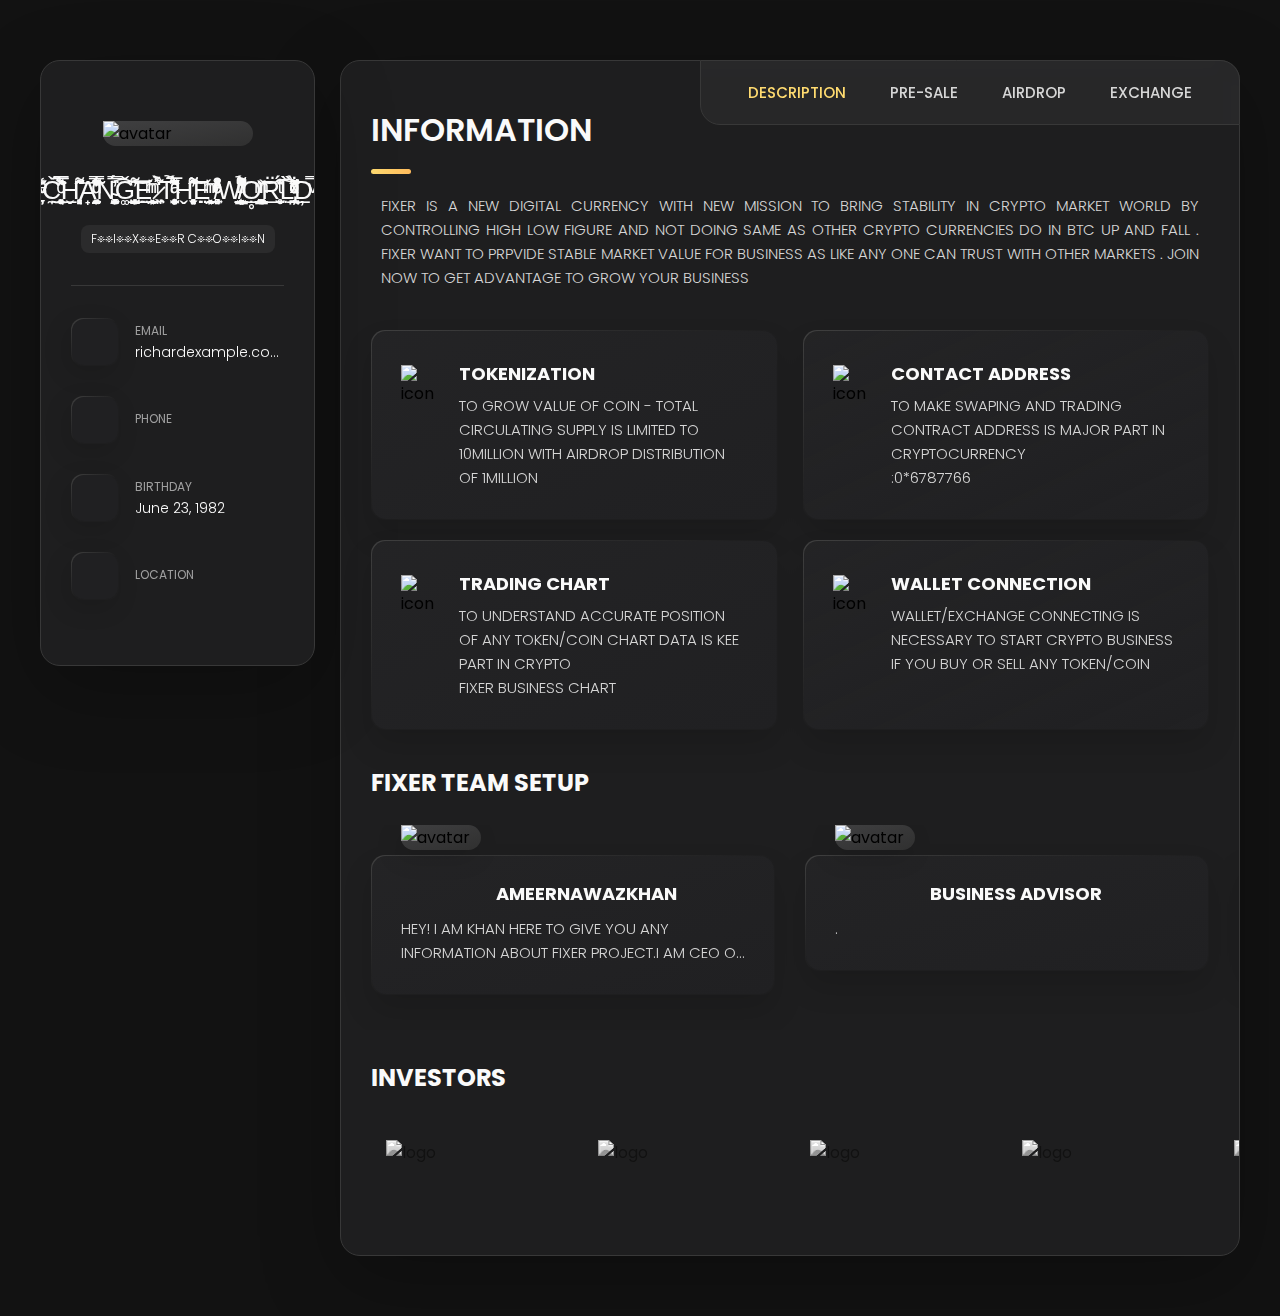
==== commit fd0ff611: "airdrop.html" ====
--- a/airdrop.html
+++ b/airdrop.html
@@ -1,4 +1,4 @@
- <html>
+ 
 
 <!DOCTYPE html>
 <html lang="en">
@@ -97,10 +97,10 @@
         <div class="main-content">
             <nav class="navbar">
                 <ul class="navbar-list">
-                    <li class="navbar-item"><button class="navbar-link active" data-nav-link>DESCRIPTION</button></li>
-                    <li class="navbar-item"><button class="navbar-link" data-nav-link>PRE-SALE</button></li>
-                    <li class="navbar-item"><button class="navbar-link" data-nav-link>AIRDROP</button></li>
-                    <li class="navbar-item"><button class="navbar-link" data-nav-link>EXCHANGE</button></li>
+                    <li class="navbar-item"><button class="navbar-link active" data-nav-link onclick="window.open('https://htmlpreview.github.io/?https://github.com/fixercoin/pkr/blob/main/index.html')" >DESCRIPTION</button></li>
+                    <li class="navbar-item"><button class="navbar-link" data-nav-link onclick="window.open('https://htmlpreview.github.io/?https://github.com/fixercoin/pkr/blob/main/pre-sale.html')">PRE-SALE</button></li>
+                    <li class="navbar-item"><button class="navbar-link" data-nav-link onclick="window.open('https://htmlpreview.github.io/?https://github.com/fixercoin/pkr/blob/main/airdrop.html')">AIRDROP</button></li>
+                    <li class="navbar-item"><button class="navbar-link" data-nav-link onclick="window.open('https://htmlpreview.github.io/?https://github.com/fixercoin/pkr/blob/main/exchange.html')">EXCHANGE</button></li>
                     
                 </ul>
             </nav>
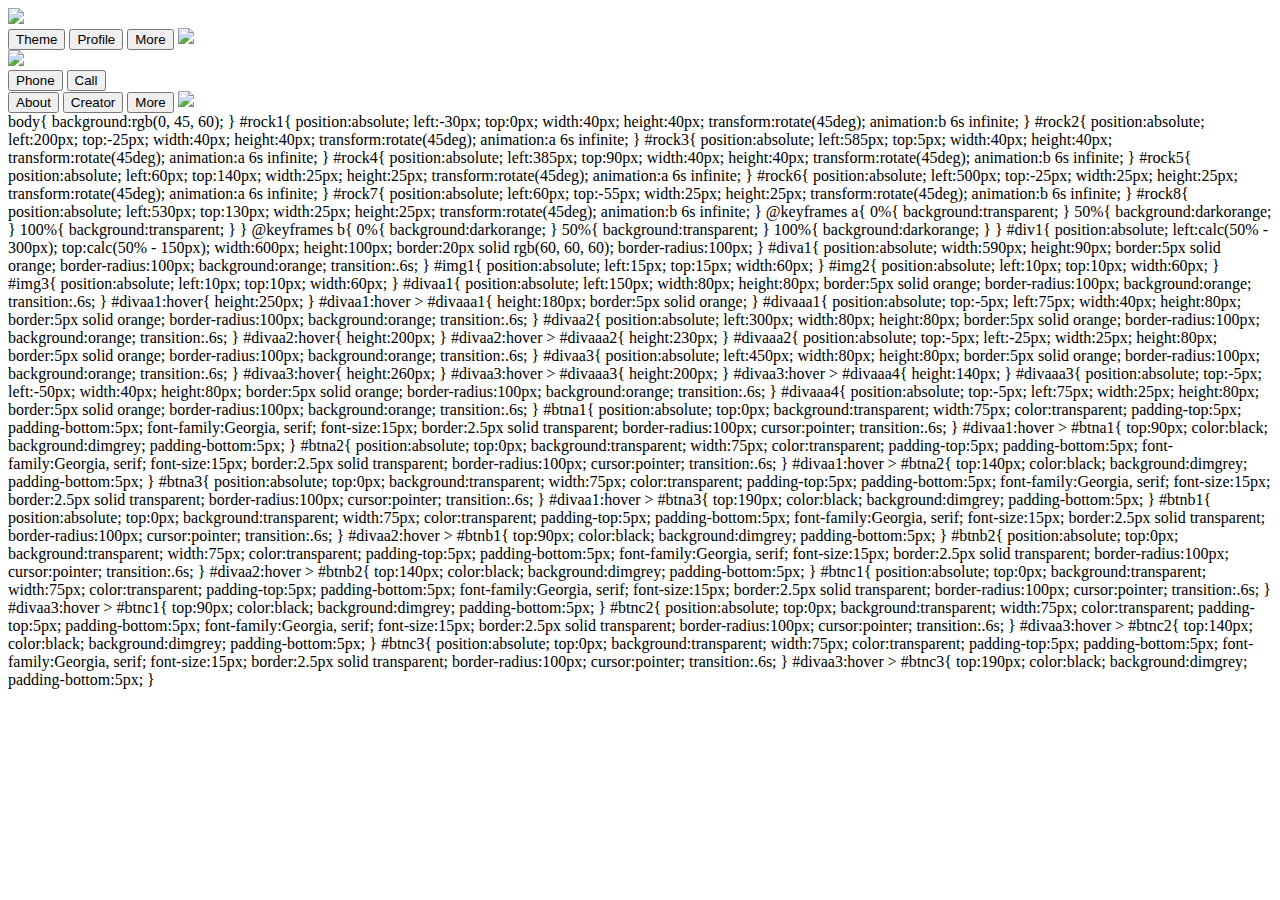
==== commit 1fa36723: "airdrop.html" ====
--- a/airdrop.html
+++ b/airdrop.html
@@ -1,2336 +1,435 @@
- 
-
 <!DOCTYPE html>
-<html lang="en">
-<head>
-    <meta charset="UTF-8">
-    <meta name="viewport" content="width=device-width, initial-scale=1.0">
-    <title>FIXER COIN</title>
-    <link rel="stylesheet" href="style.css">
-    <link rel="shortcut icon" href="https://i.postimg.cc/9fqYVvxh/logo.png" type="image/x-icon">
-</head>
-<body>
-    <main>
-        <aside class="sidebar " data-sidebar>
-            <div class="sidebar-info">
-                <figure class="avatar-box">
-                    <img src="https://i.postimg.cc/2jWtxFzs/IMG-20250201-134515-676-removebg-preview.png" alt="avatar" width="80">
-                </figure>
-
-                <div class="info-content">
-                    <h1 class="name" title="FIXER COIN">   
-        ̦̞̆̾̌ͮͤ̎Č̼͉̣̼̟͈̹̙͔̟̿ͨ̉̏̉̽̅͛͘͟H̬͈̩͔̜͔̝͎̩̋̂̂͂͌͝A̟̤̖̗͈̦͔̮̰͎̰͐̒̇ͩ͋̃̾̇͗ͩ̌̽̿̎̂̕N̴͚̘̖̻̰̦̗̤͍̓́̈́̿͡Ǧ͚̗̜̬̤̺̼̖̦͕̬͔̹͌̓͟͝͞E̤͙̰̖̘̣͕̰ͫͪ͢ ̷͈͖̊͋̉̀T̉ͣ̾́̋ͩ͏̧̫̦̥͙̼̟͈̹̙͔̟̏̉̽̅͛H̬͈̩͔̜͔̝͎̩̖̦͕̬͔̹̋̂̂͂͌͌̓͝E̤͙̰̖̘̣͕̰ͫͪ͢ ̸̻͔͍̘͒ͨͤ̐ͬ̓̽̊W̸̸̧͍̫̖͙͇͙͉̯̞̦̔ͧ͐͆̌̈́ͪ͌ͥ̉͒̌͌̒͟Ọ̥͖̭̳̥̝͇͚ͫ̌ͬ̈͟͝ͅR̈́̐̽͡͏̠̫̥̘ͭ͠L̏ͦ̀ͯͨ͋͟͏̢̣̪̦̦̠ͩͧ̋ͭͯ̇͘D̦̿ͮ 
-        <br>
-		    </h1>
-                    <p class="title">F፠፠I፠፠X፠፠E፠፠R C፠፠O፠፠I፠፠N</p>
-                </div>
-
-                <button class="info-more-btn" data-sidebar-btn>
-                    <span>Show Contacts</span>
-                    <ion-icon name="chevron-down"></ion-icon>
-                </button>
-            </div>
-
-            <div class="sidebar-info-more">
-                <div class="separator"></div>
-
-                <ul class="contacts-list">
-                    <li class="contact-item">
-                        <div class="icon-box">
-                            <ion-icon name="mail-outline"></ion-icon>
-                        </div>
-
-                        <div class="contact-info">
-                            <p class="contact-title">Email</p>
-
-                            <a href="mailto:fixercoin@gmail.com" class="contact-link">richardexample.com</a>
-                        </div>
-                    </li>
-
-                    <li class="contact-item">
-                        <div class="icon-box">
-                            <ion-icon name="phone-portrait-outline"></ion-icon>
-                        </div>
-
-                        <div class="contact-info">
-                            <p class="contact-title">Phone</p>
-
-                            <a href="tel:" class="contact-link"></a>
-                        </div>
-                    </li>
-
-                    <li class="contact-item">
-                        <div class="icon-box">
-                            <ion-icon name="calendar-outline"></ion-icon>
-                        </div>
-
-                        <div class="contact-info">
-                            <p class="contact-title">Birthday</p>
-
-                            <time datetime="1982-06-23">June 23, 1982</time>
-                        </div>
-                    </li>
-
-                    <li class="contact-item">
-                        <div class="icon-box">
-                            <ion-icon name="location-outline"></ion-icon>
-                        </div>
-
-                        <div class="contact-info">
-                            <p class="contact-title">Location</p>
-
-                            <address></address>
-                        </div>
-                    </li>
-                </ul>
-
-                <div class="separator"></div>
-
-                <ul class="social-list">
-                    <li class="social-item"><a href="#" class="social-link"><ion-icon name="logo-facebook"></ion-icon></a></li>
-                    <li class="social-item"><a href="#" class="social-link"><ion-icon name="logo-twitter"></ion-icon></a></li>
-                    <li class="social-item"><a href="#" class="social-link"><ion-icon name="logo-instagram"></ion-icon></a></li>
-                </ul>
-            </div>
-        </aside>
-
-        <div class="main-content">
-            <nav class="navbar">
-                <ul class="navbar-list">
-                    <li class="navbar-item"><button class="navbar-link active" data-nav-link onclick="window.open('https://htmlpreview.github.io/?https://github.com/fixercoin/pkr/blob/main/index.html')" >DESCRIPTION</button></li>
-                    <li class="navbar-item"><button class="navbar-link" data-nav-link onclick="window.open('https://htmlpreview.github.io/?https://github.com/fixercoin/pkr/blob/main/pre-sale.html')">PRE-SALE</button></li>
-                    <li class="navbar-item"><button class="navbar-link" data-nav-link onclick="window.open('https://htmlpreview.github.io/?https://github.com/fixercoin/pkr/blob/main/airdrop.html')">AIRDROP</button></li>
-                    <li class="navbar-item"><button class="navbar-link" data-nav-link onclick="window.open('https://htmlpreview.github.io/?https://github.com/fixercoin/pkr/blob/main/exchange.html')">EXCHANGE</button></li>
-                    
-                </ul>
-            </nav>
-
-            <article class="about active" data-page="about">
-                <header>
-                    <h2 class="h2 article-title">INFORMATION</h2>
-                </header>
-
-                <section class="about-text">
-                     <p>FIXER IS A NEW DIGITAL CURRENCY WITH NEW MISSION TO BRING STABILITY IN CRYPTO MARKET WORLD BY CONTROLLING HIGH LOW FIGURE AND NOT DOING SAME AS OTHER CRYPTO CURRENCIES DO IN BTC UP AND FALL . FIXER WANT TO PRPVIDE STABLE MARKET VALUE FOR BUSINESS AS LIKE ANY ONE CAN TRUST WITH OTHER MARKETS . JOIN NOW TO GET ADVANTAGE TO GROW YOUR BUSINESS</p>
-			<p></p>
-                </section>
-
-                <section class="service">
-                    
-
-                    <ul class="service-list">
-                        <li class="service-item">
-                            <div class="service-icon-box">
-                                <img src="https://i.postimg.cc/4389jZkP/icon-design.png" alt="icon" width="40">
-                            </div>
-
-                            <div class="service-content-box">
-                                <h4 class="h4 service-item-title">TOKENIZATION</h4>
-                                <p class="service-item-text">TO GROW VALUE OF COIN - TOTAL CIRCULATING SUPPLY IS LIMITED TO 10MILLION WITH AIRDROP DISTRIBUTION OF 1MILLION </p>
-                            </div>
-                        </li>
-
-                        <li class="service-item">
-                            <div class="service-icon-box">
-                                <img src="https://i.postimg.cc/ZqgqrqzG/icon-dev.png" alt="icon" width="40">
-                            </div>
-
-                            <div class="service-content-box">
-                                <h4 class="h4 service-item-title">CONTACT ADDRESS</h4>
-                                <p class="service-item-text">TO MAKE SWAPING AND TRADING CONTRACT ADDRESS IS MAJOR PART IN CRYPTOCURRENCY <BR>:0*6787766</p>
-                            </div>
-                        </li>
-
-                        <li class="service-item">
-                            <div class="service-icon-box">
-                                <img src="https://i.postimg.cc/xjLdzYxZ/icon-app.png" alt="icon" width="40">
-                            </div>
-
-                            <div class="service-content-box">
-                                <h4 class="h4 service-item-title">TRADING CHART</h4>
-                                <p class="service-item-text">TO UNDERSTAND ACCURATE POSITION OF ANY TOKEN/COIN CHART DATA IS KEE PART IN CRYPTO<BR>FIXER BUSINESS CHART</p>
-                            </div>
-                        </li>
-
-                        <li class="service-item">
-                            <div class="service-icon-box">
-                                <img src="https://i.postimg.cc/0NL8zHpx/icon-photo.png" alt="icon" width="40">
-                            </div>
-
-                            <div class="service-content-box">
-                                <h4 class="h4 service-item-title">WALLET CONNECTION</h4>
-                                <p class="service-item-text">WALLET/EXCHANGE CONNECTING IS NECESSARY TO START CRYPTO BUSINESS IF YOU BUY OR SELL ANY TOKEN/COIN</p>
-                            </div>
-                        </li>
-                    </ul>
-                </section>
-
-                <section class="testimonials">
-                    <h3 class="h3 testimonials-title">FIXER TEAM SETUP</h3>
-
-                    <ul class="testimonials-list has-scrollbar">
-                        <li class="testimonials-item">
-                            <div class="content-card" data-testimonials-item>
-                                <figure class="testimonials-avatar-box">
-                                    <img src="https://i.postimg.cc/zGDHfn3G/avatar-1.png" alt="avatar" data-testimonials-avatar width="60">
-                                </figure>
-
-                                <h4 class="h4 testimonials-item-title" data-testimonials-title>AMEERNAWAZKHAN</h4>
-
-                                <div class="testimonials-text" data-testimonials-text>
-                                    <p>HEY! I AM KHAN HERE TO GIVE YOU ANY INFORMATION ABOUT FIXER PROJECT.I AM CEO OF FIXER AND I DID DEVELOP THIS PROJECT . WHAT MAY BE THE NEXT JUST KEEP AN EYE AT UP COMING EVENTS </p>
-                                </div>
-                            </div>
-                        </li>
-
-                        <li class="testimonials-item">
-                            <div class="content-card" data-testimonials-item>
-                                <figure class="testimonials-avatar-box">
-                                    <img src="https://i.postimg.cc/DwY0yHtx/avatar-2.png" alt="avatar" data-testimonials-avatar width="60">
-                                </figure>
-
-                                <h4 class="h4 testimonials-item-title" data-testimonials-title>BUSINESS ADVISOR</h4>
-
-                                <div class="testimonials-text" data-testimonials-text>
-                                    <p>.</p>
-                                </div>
-                            </div>
-                        </li>
-
-                        <li class="testimonials-item">
-                            <div class="content-card" data-testimonials-item>
-                                <figure class="testimonials-avatar-box">
-                                    <img src="https://i.postimg.cc/fRFWhX9F/avatar-3.png" alt="avatar" data-testimonials-avatar width="60">
-                                </figure>
-
-                                <h4 class="h4 testimonials-item-title" data-testimonials-title>MEDIA PRESENTATOR</h4>
-
-                                <div class="testimonials-text" data-testimonials-text>
-                                    <p>.</p>
-                                </div>
-                            </div>
-                        </li>
-
-                        <li class="testimonials-item">
-                            <div class="content-card" data-testimonials-item>
-                                <figure class="testimonials-avatar-box">
-                                    <img src="https://i.postimg.cc/zXv1Xv81/avatar-4.png" alt="avatar" data-testimonials-avatar width="60">
-                                </figure>
-
-                                <h4 class="h4 testimonials-item-title" data-testimonials-title>SOCIAL MEDIA HANDLER</h4>
-
-                                <div class="testimonials-text" data-testimonials-text>
-                                    <p>!</p>
-                                </div>
-                            </div>
-                        </li>
-                    </ul>
-                </section>
-
-                <div class="modal-container " data-modal-container>
-                    <div class="overlay " data-overlay></div>
-
-                    <section class="testimonials-modal">
-                        <button class="modal-close-btn" data-modal-close-btn><ion-icon name="close-outline"></ion-icon></button>
-
-                        <div class="modal-img-wrapper">
-                            <figure class="modal-avatar-box">
-                                <img src="https://i.postimg.cc/zGDHfn3G/avatar-1.png" alt="Daniel Lewis" width="80" data-modal-img>
-                            </figure>
-
-                            <img src="https://i.postimg.cc/mZ00RwX7/icon-quote.png" alt="quote icon">
-                        </div>
-
-                        <div class="modal-content">
-                            <h4 class="h3 modal-title" data-modal-title>AMEERNAWAZKHAN</h4>
-                            <time datetime="2025-02-10">10 feb, 2025</time>
-
-                            <div class="modal-text" data-modal-text>
-                                <p>.</p>
-                            </div>
-                        </div>
-                    </section>
-                </div>
-
-                <section class="clients">
-                    <h3 class="h3 clients-title">INVESTORS</h3>
-
-                    <ul class="clients-list has-scrollbar">
-                        <li class="clients-item">
-                            <a href="#"><img src="https://i.postimg.cc/YqfKyG66/logo-1-color.png" alt="logo"></a>
-                        </li>
-
-                        <li class="clients-item">
-                            <a href="#"><img src="https://i.postimg.cc/fWm6JtgG/logo-2-color.png" alt="logo"></a>
-                        </li>
-
-                        <li class="clients-item">
-                            <a href="#"><img src="https://i.postimg.cc/Bb07xpwd/logo-3-color.png" alt="logo"></a>
-                        </li>
-
-                        <li class="clients-item">
-                            <a href="#"><img src="https://i.postimg.cc/hv1yMmkh/logo-4-color.png" alt="logo"></a>
-                        </li>
-
-                        <li class="clients-item">
-                            <a href="#"><img src="https://i.postimg.cc/ry1P86Dc/logo-5-color.png" alt="logo"></a>
-                        </li>
-
-                        <li class="clients-item">
-                            <a href="#"><img src="https://i.postimg.cc/SsWDN8NV/logo-6-color.png" alt="logo"></a>
-                        </li>
-                    </ul>
-                </section>
-
-            </article>
-            
-            <article class="resume " data-page="resume">
-                <header>
-                    <h2 class="h2 article-title">Resume</h2>
-                </header>
-
-                <section class="timeline">
-                    <div class="title-wrapper">
-                        <div class="icon-box"><ion-icon name="book-outline"></ion-icon></div>
-
-                        <h3 class="h3">Education</h3>
-                    </div>
-
-                    <ol class="timeline-list">
-                        <li class="timeline-item">
-                            <h4 class="h4 timeline-item-title">University school of the arts</h4>
-                            <span>2008 - 2010</span>
-                            <p class="timeline-text">There I learnt a wide range of topics that are essential to understanding both the theory and practical aspects of computing. This involves programming fundamentals, computer architecture, operating systems, databases, software engineering, problem solving, collaboration and communication soft skills.</p>
-                        </li>
-
-                        <li class="timeline-item">
-                            <h4 class="h4 timeline-item-title">New York Academy of Art</h4>
-                            <span>2006 - 2007</span>
-                            <p class="timeline-text">I chose my master degree in technology. There I deepened my knowledge, enhanced my skills in the area and learnt how to increase my career prospects in a competitive job market.</p>
-                        </li>
-
-                        <li class="timeline-item">
-                            <h4 class="h4 timeline-item-title">High School of Art and Design</h4>
-                            <span>2003 - 2005</span>
-                            <p class="timeline-text">There I learnt foundational courses and computer sciences fundamentals. In the institution, I chose my specialization in web-development that involves front-end and back-end technologies, user interface designs and content management systems.</p>
-                        </li>
-                    </ol>
-                </section>
-
-                <section class="timeline">
-                    <div class="title-wrapper">
-                        <div class="icon-box"><ion-icon name="book-outline"></ion-icon></div>
-
-                        <h3 class="h3">Experience</h3>
-                    </div>
-
-                    <ol class="timeline-list">
-                        <li class="timeline-item">
-                            <h4 class="h4 timeline-item-title">Creative director</h4>
-                            <span>2015 - Present</span>
-                            <p class="timeline-text">I can develop and oversee creative concepts for projects and campaigns managing a team of designers, writers, and other creative professionals.</p>
-                        </li>
-
-                        <li class="timeline-item">
-                            <h4 class="h4 timeline-item-title">Art director</h4>
-                            <span>2013 - 2015</span>
-                            <p class="timeline-text">I create and develop visual concepts that align with the project's goals and objectives, supervising the design process and managing timelines and budgets for design projects.</p>
-                        </li>
-
-                        <li class="timeline-item">
-                            <h4 class="h4 timeline-item-title">Web designer</h4>
-                            <span>2010 - 2013</span>
-                            <p class="timeline-text">I create logos, color schemes and typography for a brand's identity. Also I develop graphics for websites, social media and digital ads with applications that enhance user experience.</p>
-                        </li>
-                    </ol>
-                </section>
-
-                <section class="skill">
-                    <h3 class="h3 skills-title">My Skills</h3>
-
-                    <ul class="skills-list content-card">
-                        <li class="skills-item">
-                            <div class="title-wrapper">
-                                <h5 class="h5">Web Design</h5>
-                                <data value="80">80%</data>
-                            </div>
-
-                            <div class="skills-progress-bg">
-                                <div class="skills-progress-fill" style="width: 80%;"></div>
-                            </div>
-                        </li>
-
-                        <li class="skills-item">
-                            <div class="title-wrapper">
-                                <h5 class="h5">Graphic Design</h5>
-                                <data value="70">70%</data>
-                            </div>
-
-                            <div class="skills-progress-bg">
-                                <div class="skills-progress-fill" style="width: 70%;"></div>
-                            </div>
-                        </li>
-
-                        <li class="skills-item">
-                            <div class="title-wrapper">
-                                <h5 class="h5">Branding</h5>
-                                <data value="90">90%</data>
-                            </div>
-
-                            <div class="skills-progress-bg">
-                                <div class="skills-progress-fill" style="width: 90%;"></div>
-                            </div>
-                        </li>
-
-                        <li class="skills-item">
-                            <div class="title-wrapper">
-                                <h5 class="h5">WordPress</h5>
-                                <data value="50">50%</data>
-                            </div>
-
-                            <div class="skills-progress-bg">
-                                <div class="skills-progress-fill" style="width: 50%;"></div>
-                            </div>
-                        </li>
-                    </ul>
-                </section>
-            </article>
-
-            <article class="portfolio " data-page="portfolio">
-                <header>
-                    <h2 class="h2 article-title">Portfolio</h2>
-                </header>
-
-                <section class="projects">
-                    <ul class="filter-list">
-                        <li class="filter-item"><button class="active" data-filter-btn>All</button></li>
-                        <li class="filter-item"><button data-filter-btn>Web Design</button></li>
-                        <li class="filter-item"><button data-filter-btn>Applications</button></li>
-                        <li class="filter-item"><button data-filter-btn>Web Development</button></li>
-                    </ul>
-
-                    <div class="filter-select-box">
-                        <button class="filter-select " data-select>
-                            <div class="select-value" data-select-value>Select Category</div>
-
-                            <div class="select-icon">
-                                <ion-icon name="chevron-down"></ion-icon>
-                            </div>
-                        </button>
-
-                        <ul class="select-list">
-                            <li class="select-item"><button data-select-item>All</button></li>
-                            <li class="select-item"><button data-select-item>Web Design</button></li>
-                            <li class="select-item"><button data-select-item>Applications</button></li>
-                            <li class="select-item"><button data-select-item>Web Development</button></li>
-                        </ul>
-                    </div>
-
-                    <ul class="project-list">
-                        <li class="project-item active" data-filter-item data-category="web development">
-                            <a href="#">
-                                <figure class="project-img">
-                                    <div class="project-item-icon-box">
-                                        <ion-icon name="eye-outline"></ion-icon>
-                                    </div>
-
-                                    <img src="https://i.postimg.cc/qRHpHMyd/project-1.jpg" alt="finance" loading="lazy">
-                                </figure>
-
-                                <h3 class="project-title">Finance</h3>
-                                <p class="project-category">Web Development</p>
-                            </a>
-                        </li>
-
-                        <li class="project-item active" data-filter-item data-category="web development">
-                            <a href="#">
-                                <figure class="project-img">
-                                    <div class="project-item-icon-box">
-                                        <ion-icon name="eye-outline"></ion-icon>
-                                    </div>
-
-                                    <img src="https://i.postimg.cc/bNrcM2Wt/project-2.png" alt="orizon" loading="lazy">
-                                </figure>
-
-                                <h3 class="project-title">Orizon</h3>
-                                <p class="project-category">Web Development</p>
-                            </a>
-                        </li>
-
-                        <li class="project-item active" data-filter-item data-category="web design">
-                            <a href="#">
-                                <figure class="project-img">
-                                    <div class="project-item-icon-box">
-                                        <ion-icon name="eye-outline"></ion-icon>
-                                    </div>
-
-                                    <img src="https://i.postimg.cc/jSJVqYsq/project-3.jpg" alt="fundo" loading="lazy">
-                                </figure>
-
-                                <h3 class="project-title">Fundo</h3>
-                                <p class="project-category">Web Design</p>
-                            </a>
-                        </li>
-
-                        <li class="project-item active" data-filter-item data-category="applications">
-                            <a href="#">
-                                <figure class="project-img">
-                                    <div class="project-item-icon-box">
-                                        <ion-icon name="eye-outline"></ion-icon>
-                                    </div>
-
-                                    <img src="https://i.postimg.cc/dtpXxNGb/project-4.png" alt="brawlhalla" loading="lazy">
-                                </figure>
-
-                                <h3 class="project-title">Brawlhalla</h3>
-                                <p class="project-category">Applications</p>
-                            </a>
-                        </li>
-
-                        <li class="project-item active" data-filter-item data-category="web design">
-                            <a href="#">
-                                <figure class="project-img">
-                                    <div class="project-item-icon-box">
-                                        <ion-icon name="eye-outline"></ion-icon>
-                                    </div>
-
-                                    <img src="https://i.postimg.cc/43T0JKLw/project-5.png" alt="dsm." loading="lazy">
-                                </figure>
-
-                                <h3 class="project-title">DSM.</h3>
-                                <p class="project-category">Web Design</p>
-                            </a>
-                        </li>
-
-                        <li class="project-item active" data-filter-item data-category="web design">
-                            <a href="#">
-                                <figure class="project-img">
-                                    <div class="project-item-icon-box">
-                                        <ion-icon name="eye-outline"></ion-icon>
-                                    </div>
-
-                                    <img src="https://i.postimg.cc/qR1DX1kZ/project-6.png" alt="metaspark" loading="lazy">
-                                </figure>
-
-                                <h3 class="project-title">Metaspark</h3>
-                                <p class="project-category">Web Design</p>
-                            </a>
-                        </li>
-
-                        <li class="project-item active" data-filter-item data-category="web development">
-                            <a href="#">
-                                <figure class="project-img">
-                                    <div class="project-item-icon-box">
-                                        <ion-icon name="eye-outline"></ion-icon>
-                                    </div>
-
-                                    <img src="https://i.postimg.cc/Kj4q9tjc/project-7.png" alt="summary" loading="lazy">
-                                </figure>
-
-                                <h3 class="project-title">Summary</h3>
-                                <p class="project-category">Web Development</p>
-                            </a>
-                        </li>
-
-                        <li class="project-item active" data-filter-item data-category="applications">
-                            <a href="#">
-                                <figure class="project-img">
-                                    <div class="project-item-icon-box">
-                                        <ion-icon name="eye-outline"></ion-icon>
-                                    </div>
-
-                                    <img src="https://i.postimg.cc/rw2j4B1w/project-8.jpg" alt="task manager" loading="lazy">
-                                </figure>
-
-                                <h3 class="project-title">Task Manager</h3>
-                                <p class="project-category">Applications</p>
-                            </a>
-                        </li>
-
-                        <li class="project-item active" data-filter-item data-category="web development">
-                            <a href="#">
-                                <figure class="project-img">
-                                    <div class="project-item-icon-box">
-                                        <ion-icon name="eye-outline"></ion-icon>
-                                    </div>
-
-                                    <img src="https://i.postimg.cc/7LxNsSQv/project-9.png" alt="arrival" loading="lazy">
-                                </figure>
-
-                                <h3 class="project-title">Arrival</h3>
-                                <p class="project-category">Web Development</p>
-                            </a>
-                        </li>
-                    </ul>
-                </section>
-            </article>
-
-            <article class="blog " data-page="blog">
-                <header>
-                    <h2 class="h2 article-title">Blog</h2>
-                </header>
-
-                <section class="blog-posts">
-                    <ul class="blog-posts-list">
-                        <li class="blog-post-item">
-                            <a href="#">
-                                    <figure class="blog-banner-box">
-                                        <img src="https://i.postimg.cc/DysCZrWs/blog-1.jpg" alt="Design conferences in 2024" loading="lazy">
-                                    </figure>
-
-                                <div class="blog-content">
-                                    <div class="blog-meta">
-                                        <p class="blog-category">Design</p>
-                                        <span class="dot"></span>
-                                        <time datetime="2024-02-23">Feb 23, 2024</time>
-                                    </div>
-
-                                    <h3 class="h3 blog-item-title">Design conferences in 2024</h3>
-                                    <p class="blog-text">In 2024, several exciting design conferences are set to take place, offering opportunities for professionals and enthusiasts to connect, learn, and share innovative ideas.</p>
-                                </div>
-                            </a>
-                        </li>
-
-                        <li class="blog-post-item">
-                            <a href="#">
-                                <figure class="blog-banner-box">
-                                    <img src="https://i.postimg.cc/QC7qFDMs/blog-2.jpg" alt="Best fonts every designer" loading="lazy">
-                                </figure>
-
-
-                                <div class="blog-content">
-                                    <div class="blog-meta">
-                                        <p class="blog-category">Design</p>
-                                        <span class="dot"></span>
-                                        <time datetime="2024-01-29">Jan 29, 2024</time>
-                                    </div>
-
-                                    <h3 class="h3 blog-item-title">Best fonts every designer</h3>
-                                    <p class="blog-text">When it comes to typography, choosing the right font is essential for effective design. In this article, I'll bring a brief overview of some of the best fonts that every designer should consider incorporating into their toolkit.</p>
-                                </div>
-                            </a>
-                        </li>
-
-                        <li class="blog-post-item">
-                            <a href="#">
-                                <figure class="blog-banner-box">
-                                    <img src="https://i.postimg.cc/W1T71QcL/blog-3.jpg" alt="Design digest #80" loading="lazy">
-                                </figure>
-
-                                <div class="blog-content">
-                                    <div class="blog-meta">
-                                        <p class="blog-category">Design</p>
-                                        <span class="dot"></span>
-                                        <time datetime="2023-12-20">Dec 20, 2023</time>
-                                    </div>
-
-                                    <h3 class="h3 blog-item-title">Design digest #80</h3>
-                                    <p class="blog-text">Hello, my friends. In this Design Digest, I'll show you a curated collection of the latest trends, insights, and innovations in the design world. This edition highlights key themes and discussions that are shaping the future of design.</p>
-                                </div>
-                            </a>
-                        </li>
-
-                        <li class="blog-post-item">
-                            <a href="#">
-                                <figure class="blog-banner-box">
-                                    <img src="https://i.postimg.cc/2S0n8yxh/blog-4.jpg" alt="2023 UI interactions" loading="lazy">
-                                </figure>
-
-                                <div class="blog-content">
-                                    <div class="blog-meta">
-                                        <p class="blog-category">Design</p>
-                                        <span class="dot"></span>
-                                        <time datetime="2023-11-29">Nov 29, 2023</time>
-                                    </div>
-
-                                    <h3 class="h3 blog-item-title">2023 UI interactions</h3>
-                                    <p class="blog-text">As we move into 2024, 2023 was marked by the rapidly evolution of the landscape of UI interactions, driven by advancements in technology and user expectations. Dive with me in this text to see the main areas changed in this year.</p>
-                                </div>
-                            </a>
-                        </li>
-
-                        <li class="blog-post-item">
-                            <a href="#">
-                                <figure class="blog-banner-box">
-                                    <img src="https://i.postimg.cc/YCCmVkw9/blog-5.jpg" alt="The forgotten art of spacing" loading="lazy">
-                                </figure>
-
-                                <div class="blog-content">
-                                    <div class="blog-meta">
-                                        <p class="blog-category">Design</p>
-                                        <span class="dot"></span>
-                                        <time datetime="2023-11-12">Nov 12, 2023</time>
-                                    </div>
-
-                                    <h3 class="h3 blog-item-title">The forgotten art of spacing</h3>
-                                    <p class="blog-text">In the realm of design, spacing is often an overlooked yet crucial element that can significantly impact the overall aesthetic and functionality of a composition. This post will emphasize the importance of white space, margins, and padding in creating visually appealing and effective designs.</p>
-                                </div>
-                            </a>
-                        </li>
-
-                        <li class="blog-post-item">
-                            <a href="#">
-                                <figure class="blog-banner-box">
-                                    <img src="https://i.postimg.cc/zBCBvP16/blog-6.jpg" alt="Design digest #79" loading="lazy">
-                                </figure>
-
-                                <div class="blog-content">
-                                    <div class="blog-meta">
-                                        <p class="blog-category">Design</p>
-                                        <span class="dot"></span>
-                                        <time datetime="2023-10-20">Oct 20, 2023</time>
-                                    </div>
-
-                                    <h3 class="h3 blog-item-title">Design digest #79</h3>
-                                    <p class="blog-text">Hi, my friends. In this Design Digest I'll focus in the tools and resources that we use daily in our projects. Also, I'll include examples of software recommendations, online courses, and design communities that foster collaboration and learning.</p>
-                                </div>
-                            </a>
-                        </li>
-                    </ul>
-                </section>
-            </article>
-
-            <article class="contact " data-page="contact">
-                <header>
-                    <h2 class="h2 article-title">Contact</h2>
-                </header>
-
-                <section class="mapbox" data-mapbox>
-                    <figure>
-                        <iframe src="https://www.google.com/maps/embed?pb=!1m18!1m12!1m3!1d199666.5651251294!2d-121.58334177520186!3d38.56165006739519!2m3!1f0!2f0!3f0!3m2!1i1024!2i768!4f13.1!3m3!1m2!1s0x809ac672b28397f9%3A0x921f6aaa74197fdb!2sSacramento%2C%20CA%2C%20USA!5e0!3m2!1sen!2sbd!4v1647608789441!5m2!1sen!2sbd"
-                         width="400" height="300" loading="lazy"></iframe>
-                    </figure>
-                </section>
-
-                <section class="contact-form">
-                    <h3 class="h3 form-title">Contact Form</h3>
-
-                    <form action="#" class="form" data-form>
-                        <div class="input-wrapper">
-                            <input type="text" name="fullname" class="form-input" placeholder="Full name" required data-form-input>
-                            <input type="email" name="email" class="form-input" placeholder="Email Address" required data-form-input>
-                        </div>
-
-                        <textarea name="message" class="form-input" placeholder="Your Message" required data-form-input=""></textarea>
-
-                        <button class="form-btn" type="submit" disabled data-form-btn>
-                            <ion-icon name="paper-plane"></ion-icon>
-                            <span>Send Message</span>
-                        </button>
-                    </form>
-                </section>
-            </article>
+<html>
+  <body>
+    <div id="div1">
+      <div id="rock1"></div>
+      <div id="rock2"></div>
+      <div id="rock3"></div>
+      <div id="rock4"></div>
+      <div id="rock5"></div>
+      <div id="rock6"></div>
+      <div id="rock7"></div>
+      <div id="rock8"></div>
+      <div id="diva1">
+        <img id="img1" src="https://image.flaticon.com/icons/png/512/78/78075.png">
+        <div id="divaa1">
+          <input id="btna1" type="button" value="Theme">
+          <input id="btna2" type="button" value="Profile">
+          <input id="btna3" type="button" value="More">
+          <img id="img2" src="https://upload.wikimedia.org/wikipedia/commons/thumb/6/6d/Windows_Settings_app_icon.png/768px-Windows_Settings_app_icon.png">
+          <div id="divaaa1"></div>
         </div>
-    </main>
-
-    <script src="main.js"></script>
-
-    <script type="module" src="https://unpkg.com/ionicons@7.1.0/dist/ionicons/ionicons.esm.js"></script>
-    <script nomodule src="https://unpkg.com/ionicons@7.1.0/dist/ionicons/ionicons.js"></script>
-</body>
-</html>	
-</html>
-
-<style>
-
-@import url('https://fonts.googleapis.com/css2?family=Poppins:ital,wght@0,100;0,200;0,300;0,400;0,500;0,600;0,700;0,800;0,900;1,100;1,200;1,300;1,400;1,500;1,600;1,700;1,800;1,900&display=swap');
-
-:root {
-    --bg-gradient-onyx: linear-gradient(to bottom right, hsl(240, 1%, 25%) 3%, hsl(0, 0%, 19%) 97%);
-    --bg-gradient-jet: linear-gradient(to bottom right, hsla(240, 1%, 18%, .251) 3%, hsla(240, 2%, 11%, 0) 100%), hsl(240, 2%, 13%);
-    --bg-gradient-yellow1: linear-gradient(to bottom right, hsl(45, 100%, 71%) 0%, hsla(36, 100%, 69%, 0) 50%);
-    --bg-gradient-yellow2: linear-gradient(135deg, hsla(45, 100%, 71%, .251) 0%, hsla(35, 100%, 68%, 0) 59.86%), hsl(240, 2%, 13%);
-    --border-gradient-onyx: linear-gradient(to bottom right, hsl(0, 0%, 25%) 0%, hsla(0, 0%, 25%, 0) 50%);
-    --text-gradient-yellow: linear-gradient(to right, hsl(45, 100%, 72%), hsl(35, 100%, 68%));
-
-    --jet: hsl(0, 0%, 22%);
-    --onyx: hsl(240, 1%, 17%);
-    --eerie-black1: hsl(240, 2%, 13%);
-    --eerie-black2: hsl(240, 2%, 12%);
-    --smoky-black: hsl(0, 0%, 7%);
-    --white1: hsl(0, 0%, 100%);
-    --white2: hsl(0, 0%, 98%);
-    --orange-yellow-crayola: hsl(45, 100%, 72%);
-    --vegas-gold: hsl(45, 54%, 58%);
-    --light-gray: hsl(0, 0%, 84%);
-    --light-gray70: hsla(0, 0%, 84%, .7);
-    --bittersweet-shimmer: hsl(0, 43%, 51%);
-
-    --ff-poppins: 'Poppins', sans-serif;
-
-    --fs1: 24px;
-    --fs2: 18px;
-    --fs3: 17px;
-    --fs4: 16px;
-    --fs5: 15px;
-    --fs6: 14px;
-    --fs7: 13px;
-    --fs8: 12px;
-
-    --fw300: 300;
-    --fw400: 400;
-    --fw500: 500;
-    --fw600: 600;
-
-    --shadow1: -4px 8px 24px hsla(0, 0%, 0%, .25);
-    --shadow2: 0px 16px 30px hsla(0, 0%, 0%, .25);
-    --shadow3: 0px 16px 40px hsla(0, 0%, 0%, .25);
-    --shadow4: 0px 25px 50px hsla(0, 0%, 0%, .15);
-    --shadow5: 0px 24px 80px hsla(0, 0%, 0%, .25);
-
-    --transition1: .25s ease;
-    --transition2: .5s ease-in-out;
-}
-
-*, *::before, *::after {
-    margin: 0;
-    padding: 0;
-    box-sizing: border-box;
-}
-
-a {text-decoration: none; }
-
-li {list-style: none; }
-
-img, ion-icon, a, button, time, span { display: block; }
-
-button {
-    font: inherit;
-    background: none;
-    border: none;
-    text-align: left;
-    cursor: pointer;
-}
-
-input, textarea {
-    display: block;
-    width: 100%;
-    background: none;
-    font: inherit;
-}
-
-::selection {
-    background: var(--orange-yellow-crayola);
-    color: var(--smoky-black);
-}
-
-:focus { outline-color: var(--orange-yellow-crayola); }
-
-html { font-family: var(--ff-poppins); }
-
-body { background: var(--smoky-black); }
-
-main {
-    margin: 15px 12px;
-    margin-bottom: 75px;
-    min-width: 259px;
-}
-
-.sidebar, article {
-    background: var(--eerie-black2);
-    border: 1px solid var(--jet);
-    border-radius: 20px;
-    box-shadow: var(--shadow1);
-    z-index: 1;
-    padding: 15px;
-}
-
-    .sidebar.active { max-height: 405px; }
-
-.separator {
-    width: 100%;
-    height: 1px;
-    background: var(--jet);
-    margin: 16px 0;
-}
-
-.icon-box {
-    position: relative;
-    background: var(--border-gradient-onyx);
-    width: 30px;
-    height: 30px;
-    border-radius: 8px;
-    display: flex;
-    justify-content: center;
-    align-items: center;
-    font-size: 16px;
-    color: var(--orange-yellow-crayola);
-    box-shadow: var(--shadow1);
-    z-index: 1;
-}
-
-    .icon-box::before {
-        content: '';
-        position: absolute;
-        inset: 1px;
-        background: var(--eerie-black1);
-        border-radius: inherit;
-        z-index: -1;
-    }
-
-    .icon-box ion-icon { --ionicon-stroke-width: 35px; }
-
-article { display: none; }
-
-    article.active { 
-        display: block;
-        animation: fade .5s ease backwards;
-    }
-
-        @keyframes fade {
-            0% { opacity: 0; }
-            100% { opacity: 1; }
-        }
-
-.h2, .h3, .h4, .h5 { 
-    color: var(--white2);
-    text-transform: capitalize;
-}
-
-    .h2 { font-size: var(--fs1); }
-    .h3 { font-size: var(--fs2); }
-    .h4 { font-size: var(--fs4); }
-    .h5 { 
-        font-size: var(--fs7);
-        font-weight: var(--fw500); 
-    }
-
-.article-title {
-    position: relative;
-    padding-bottom: 7px;
-}
-
-    .article-title::after {
-        content: '';
-        position: absolute;
-        bottom: 0;
-        left: 0;
-        width: 30px;
-        height: 3px;
-        background: var(--text-gradient-yellow);
-        border-radius: 3px;
-    }
-
-.has-scrollbar::-webkit-scrollbar {
-    width: 5px;
-    height: 5px;
-}
-
-.has-scrollbar::-webkit-scrollbar-track {
-    background: var(--onyx);
-    border-radius: 5px;
-}
-
-.has-scrollbar::-webkit-scrollbar-thumb {
-    background: var(--orange-yellow-crayola);
-    border-radius: 5px;
-}
-
-.has-scrollbar::-webkit-scrollbar-button { width: 20px; }
-
-.content-card {
-    position: relative;
-    background: var(--border-gradient-onyx);
-    padding: 15px;
-    padding-top: 45px;
-    border-radius: 14px;
-    box-shadow: var(--shadow2);
-    cursor: pointer;
-    z-index: 1;
-}
-
-    .content-card::before {
-        content: '';
-        position: absolute;
-        inset: 1px;
-        background: var(--bg-gradient-jet);
-        border-radius: inherit;
-        z-index: -1;
-    }
-
-/*ASIDE - SIDEBAR*/
-
-.sidebar {
-    margin-bottom: 15px;
-    max-height: 112px;
-    overflow: hidden;
-    padding: 15px;
-    transition: var(--transition2);
-}
-
-.sidebar-info {
-    position: relative;
-    display: flex;
-    justify-content: flex-start;
-    align-items: center;
-    gap: 15px;
-}
-
-
-
-.avatar-box {
-    background: var(--bg-gradient-onyx);
-    border-radius: 20px;
-}
-
-.info-content .name {
-    color: var(--white2);
-    font-size: var(--fs3);
-    font-weight: var(--fw500);
-    letter-spacing: -0.25px;
-    margin-bottom: 10px;
-}
-
-.info-content .title {
-    color: var(--white1);
-    background: var(--onyx);
-    font-size: var(--fs8);
-    font-weight: var(--fw300);
-    width: max-content;
-    padding: 3px 12px;
-    border-radius: 8px;
-}
-
-.info-more-btn {
-    position: absolute;
-    top: -15px;
-    right: -15px;
-    border-radius: 0 15px;
-    font-size: 13px;
-    color: var(--orange-yellow-crayola);
-    background: var(--border-gradient-onyx);
-    padding: 10px;
-    box-shadow: var(--shadow2);
-    transition: var(--transition1);
-    z-index: 1;
-}
-
-    .info-more-btn::before {
-        content: '';
-        position: absolute;
-        inset: 1px;
-        border-radius: inherit;
-        background: var(--bg-gradient-jet);
-        transition: var(--transition1);
-        z-index: -1;
-    }
-
-        .info-more-btn:hover, .info-more-btn:focus { background: var(--bg-gradient-yellow1); }
-        .info-more-btn:hover::before, .info-more-btn:focus::before { background: var(--bg-gradient-yellow2); }
-
-    .info-more-btn span { display: none; }
-
-.sidebar-info-more {
-    opacity: 0;
-    visibility: hidden;
-    transition: var(--transition2);
-}
-
-    .sidebar.active .sidebar-info-more {
-        opacity: 1;
-        visibility: visible;
-    }
-
-.contacts-list {
-    display: grid;
-    grid-template-columns: 1fr;
-    gap: 16px;
-}
-
-.contact-item {
-    min-width: 100%;
-    display: flex;
-    align-items: center;
-    gap: 16px;
-}
-
-.contact-info {
-    max-width: calc(100% - 46px);
-    width: calc(100% - 46px);
-}
-
-    .contact-info :is(.contact-link, time, address) {
-        color: var(--white2);
-        font-size: var(--fs7);
-    }
-
-    .contact-info address { font-style: normal; }
-
-.contact-title {
-    color: var(--light-gray70);
-    font-size: var(--fs8);
-    text-transform: uppercase;
-    margin-bottom: 2px;
-}
-
-.social-list {
-    display: flex;
-    justify-content: flex-start;
-    align-items: center;
-    gap: 15px;
-    padding-bottom: 4px;
-    padding-left: 7px;
-}
-
-.social-item .social-link {
-    color: var(--light-gray70);
-    font-size: 18px;
-}
-
-    .social-item .social-link:hover { color: var(--light-gray); }
-
-/*NAVBAR*/
-
-.navbar {
-    position: fixed;
-    bottom: 0;
-    left: 0;
-    width: 100%;
-    background: hsla(240, 1%, 17%, .75);
-    backdrop-filter: blur(10px);
-    border: 1px solid var(--jet);
-    border-radius: 12px 12px 0 0;
-    box-shadow: var(--shadow2);
-    z-index: 5;
-}
-
-.navbar-list {
-    display: flex;
-    flex-wrap: wrap;
-    justify-content: center;
-    align-items: center;
-    padding: 0 10px;
-}
-
-.navbar-link {
-    color: var(--light-gray);
-    font-size: var(--fs8);
-    padding: 20px 7px;
-    transition: color var(--transition1);
-}
-
-    .navbar-link:hover, .navbar-link:focus { color: var(--light-gray70); }
-    .navbar-link.active { color: var(--orange-yellow-crayola); }
-
-/*ABOUT*/
-
-.about .article-title { 
-    margin-bottom: 15px;
-    margin-top: 15px;
-}
-
-.about-text {
-    color: var(--light-gray);
-    font-size: var(--fs6);
-    font-weight: var(--fw300);
-    line-height: 1.6;
-}
-
-    .about-text p { 
-        margin-bottom: 15px;
-        text-align: justify;
-        padding-left: 10px;
-        padding-right: 10px;
-     }
-
-.service { margin-bottom: 35px; }
-
-.service-title { margin-bottom: 20px; }
-
-.service-list {
-    display: grid;
-    grid-template-columns: 1fr;
-    gap: 20px;
-}
-
-.service-item {
-    position: relative;
-    background: var(--border-gradient-onyx);
-    padding: 20px;
-    border-radius: 14px;
-    box-shadow: var(--shadow2);
-    z-index: 1;
-}
-
-    .service-item::before {
-        content: '';
-        position: absolute;
-        inset: 1px;
-        background: var(--bg-gradient-jet);
-        border-radius: inherit;
-        z-index: -1;
-    }
-
-.service-icon-box { margin-bottom: 10px; }
-    .service-icon-box img { margin: auto; }
-
-.service-content-box { text-align: center; }
-.service-item-title { margin-bottom: 7px; }
-
-.service-item-text {
-    color: var(--light-gray);
-    font-size: var(--fs6);
-    font-weight: var(--fw300);
-    line-height: 1.6;
-}
-
-/*TESTIMONIALS*/
-
-.testimonials { margin-bottom: 30px; }
-.testimonials-title { margin-bottom: 20px; }
-
-.testimonials-list {
-    display: flex;
-    justify-content: flex-start;
-    align-items: flex-start;
-    gap: 15px;
-    margin: 0 -15px;
-    padding: 25px 15px;
-    padding-bottom: 35px;
-    overflow-x: auto;
-    scroll-behavior: smooth;
-    overscroll-behavior-inline: contain;
-    scroll-snap-type: inline mandatory;
-}
-
-.testimonials-item {
-    min-width: 100%;
-    scroll-snap-align: center;
-}
-
-.testimonials-avatar-box {
-    position: absolute;
-    top: 0;
-    left: 0;
-    transform: translate(15px, -25px);
-    background: var(--bg-gradient-onyx);
-    border-radius: 14px;
-    box-shadow: var(--shadow1);
-}
-
-.testimonials-text {
-    color: var(--light-gray);
-    font-size: var(--fs6);
-    font-weight: var(--fw300);
-    line-height: 1.6;
-    display: -webkit-box;
-    line-clamp: 4;
-    -webkit-line-clamp: 4;
-    -webkit-box-orient: vertical;
-    overflow: hidden;
-}
-
-/*MODAL CONTAINER*/
-
-.modal-container {
-    position: fixed;
-    top: 0;
-    left: 0;
-    width: 100%;
-    height: 100%;
-    display: flex;
-    justify-content: center;
-    align-items: center;
-    overflow-y: auto;
-    overscroll-behavior: contain;
-    z-index: 20;
-    pointer-events: none;
-    visibility: hidden;
-}
-
-    .modal-container::-webkit-scrollbar { display: none; }
-
-    .modal-container.active {
-        pointer-events: all;
-        visibility: visible;
-    }
-
-        .modal-container.active .testimonials-modal {
-            transform: scale(1);
-            opacity: 1;
-        }
-
-.overlay {
-    position: fixed;
-    top: 0;
-    left: 0;
-    width: 100%;
-    height: 100vh;
-    background: hsl(0, 0%, 5%);
-    opacity: 0;
-    visibility: hidden;
-    pointer-events: none;
-    z-index: 1;
-    transition: var(--transition1);
-}
-
-    .overlay.active {
-        opacity: .8;
-        visibility: visible;
-        pointer-events: all;
-    }
-
-.testimonials-modal {
-    background: var(--eerie-black2);
-    position: relative;
-    padding: 15px;
-    margin: 15px 12px;
-    border: 1px solid var(--jet);
-    border-radius: 14px;
-    box-shadow: var(--shadow5);
-    transform: scale(1.2);
-    opacity: 0;
-    transition: var(--transition1);
-    z-index: 2;
-}
-
-.modal-close-btn {
-    position: absolute;
-    top: 15px;
-    right: 15px;
-    background: var(--onyx);
-    border-radius: 8px;
-    width: 32px;
-    height: 32px;
-    display: flex;
-    justify-content: center;
-    align-items: center;
-    color: var(--white2);
-    font-size: 18px;
-    opacity: .7;
-}
-
-    .modal-close-btn:hover, .modal-close-btn:focus { opacity: 1; }
-    .modal-close-btn ion-icon { --ionicon-stroke-width: 50px; }
-
-.modal-avatar-box {
-    background: var(--bg-gradient-onyx);
-    width: max-content;
-    border-radius: 14px;
-    margin-bottom: 15px;
-    box-shadow: var(--shadow2);
-}
-
-.modal-img-wrapper > img { display: none; }
-
-.modal-title { margin-bottom: 4px; }
-
-.modal-content time {
-    font-size: var(--fs6);
-    color: var(--light-gray70);
-    font-weight: var(--fw500);
-    margin-bottom: 10px;
-}
-
-.modal-content p {
-    color: var(--light-gray);
-    font-size: var(--fs6);
-    font-weight: var(--fw300);
-    line-height: 1.6;
-}
-
-/*CLIENTS*/
-
-.clients { margin-bottom: 15px; }
-
-.clients-list {
-    display: flex;
-    justify-content: flex-start;
-    align-items: flex-start;
-    gap: 15px;
-    margin: 0 -15px;
-    padding: 25px;
-    padding-bottom: 25px;
-    overflow-x: auto;
-    scroll-behavior: smooth;
-    overscroll-behavior-inline: contain;
-    scroll-snap-type: inline mandatory;
-    scroll-padding-inline: 25px;
-}
-
-.clients-item {
-    min-width: 50%;
-    scroll-snap-align: start;
-}
-
-    .clients-item img {
-        width: 100%;
-        filter: grayscale(1);
-        transition: var(--transition1);
-    }
-
-        .clients-item img:hover { filter: grayscale(0);}
-
-/*RESUME*/
-
-.article-title { margin-bottom: 30px; }
-
-.timeline { margin-bottom: 30px; }
-
-    .timeline .title-wrapper {
-        display: flex;
-        align-items: center;
-        gap: 15px;
-        margin-bottom: 25px;
-    }
-
-.timeline-list {
-    font-size: var(--fs6);
-    margin-left: 45px;
-}
-
-    .timeline-list span {
-        color: var(--vegas-gold);
-        font-weight: var(--fw400);
-        line-height: 1.6;
-    }
-
-.timeline-item { position: relative; }
-
-    .timeline-item:not(:last-child) { margin-bottom: 20px; }
-        .timeline-item:not(:last-child)::before {
-            content: '';
-            position: absolute;
-            top: -25px;
-            left: -30px;
-            width: 1px;
-            height: calc(100% + 50px);
-            background: var(--jet);
-        }
-
-    .timeline-item::after {
-        content: '';
-        position: absolute;
-        top: 5px;
-        left: -33px;
-        height: 6px;
-        width: 6px;
-        border-radius: 50%;
-        background: var(--text-gradient-yellow);
-        box-shadow: 0 0 0 4px var(--jet);
-    }
-
-.timeline-item-title {
-    font-size: var(--fs6);
-    line-height: 1.3;
-    margin-bottom: 7px;
-}
-
-.timeline-text {
-    color: var(--light-gray);
-    font-weight: var(--fw300);
-    line-height: 1.6;
-    text-align: justify;
-}
-
-/*SKILLS*/
-
-.skills-title { margin-bottom: 20px; }
-
-.skills-list { padding: 20px; }
-
-.skills-item:not(:last-child) {margin-bottom: 15px; }
-
-.skill .title-wrapper {
-    display: flex;
-    align-items: center;
-    gap: 5px;
-    margin-bottom: 8px;
-}
-
-    .skill .title-wrapper data {
-        color: var(--light-gray);
-        font-size: var(--fs7);
-        font-weight: var(--fw300);
-    }
-
-.skills-progress-bg {
-    background: var(--jet);
-    width: 100%;
-    height: 8px;
-    border-radius: 10px;
-}
-
-.skills-progress-fill {
-    background: var(--text-gradient-yellow);
-    height: 100%;
-    border-radius: inherit;
-}
-
-/*PORTFOLIO*/
-
-.filter-list { display: none; }
-
-.filter-select-box { 
-    position: relative;
-    margin-bottom: 25px;
-}
-
-.filter-select {
-    background: var(--eerie-black2);
-    color: var(--light-gray);
-    display: flex;
-    justify-content: space-between;
-    align-items: center;
-    width: 100%;
-    padding: 12px 16px;
-    border: 1px solid var(--jet);
-    border-radius: 14px;
-    font-size: var(--fs6);
-    font-weight: var(--fw300);
-}
-
-    .filter-select.active .select-icon { transform: rotate(0.5turn); }
-
-.select-list {
-    background: var(--eerie-black2);
-    position: absolute;
-    top: calc(100% + 6px);
-    width: 100%;
-    padding: 6px;
-    border: 1px solid var(--jet);
-    border-radius: 14px;
-    z-index: 2;
-    visibility: hidden;
-    pointer-events: none;
-    transition: .5s ease-in-out;
-}
-
-    .filter-select.active + .select-list {
-        opacity: 1;
-        visibility: visible;
-        pointer-events: all;
-    }
-
-.select-item button {
-    background: var(--eerie-black2);
-    color: var(--light-gray);
-    font-size: var(--fs6);
-    font-weight: var(--fw300);
-    text-transform: capitalize;
-    width: 100%;
-    padding: 8px 10px;
-    border-radius: 8px;
-}
-
-    .select-item button:hover { --eerie-black2: hsl(240, 2%, 20%); }
-
-.project-list {
-    display: grid;
-    grid-template-columns: 1fr;
-    gap: 30px;
-    margin-bottom: 10px;
-}
-
-.project-item { display: none; }
-
-    .project-item.active {
-        display: block;
-        animation: scaleUp .25s ease forwards;
-    }
-
-        @keyframes scaleUp {
-            0% { transform: scale(0.5); }
-            100% { transform: scale(1); }
-        }
-
-    .project-item > a { width: 100%; }
-
-.project-img {
-    position: relative;
-    width: 100%;
-    height: 200px;
-    border-radius: 16px;
-    overflow: hidden;
-    margin-bottom: 15px;
-}
-
-    .project-img img {
-        width: 100%;
-        height: 100%;
-        object-fit: cover;
-        transition: var(--transition1);
-    }
-
-    .project-img::before {
-        content: '';
-        position: absolute;
-        top: 0;
-        left: 0;
-        width: 100%;
-        height: 100%;
-        background: transparent;
-        z-index: 1;
-        transition: var(--transition1);
-    }
-
-        .project-item > a:hover img { transform: scale(1.1); }
-
-        .project-item > a:hover .project-img::before { background: hsla(0, 0%, 0%, .5); }
-
-.project-item-icon-box {
-    --scale: .8;
-
-    background: var(--jet);
-    color: var(--orange-yellow-crayola);
-    position: absolute;
-    top: 50%;
-    left: 50%;
-    transform: translate(-50%, -50%) scale(var(--scale));
-    font-size: 20px;
-    padding: 18px;
-    border-radius: 12px;
-    opacity: 0;
-    z-index: 1;
-    transition: var(--transition1);
-}
-
-    .project-item > a:hover .project-item-icon-box {
-        --scale: 1;
-        opacity: 1;
-    }
-
-    .project-item-icon-box ion-icon { --ionicon-stroke-width: 50px; }
-
-.project-title, .project-category { margin-left: 10px; }
-
-    .project-title {
-        color: var(--white2);
-        font-size: var(--fs5);
-        font-weight: var(--fw400);
-        text-transform: capitalize;
-        line-height: 1.3;
-    }
-
-    .project-category {
-        color: var(--light-gray70);
-        font-size: var(--fs6);
-        font-weight: var(--fw300);
-    }
-
-/*BLOG*/
-
-.blog-posts { margin-bottom: 10px; }
-
-.blog-posts-list {
-    display: grid;
-    grid-template-columns: 1fr;
-    gap: 20px;
-}
-
-.blog-posts-item > a {
-    position: relative;
-    background: var(--border-gradient-onyx);
-    height: 100%;
-    box-shadow: var(--shadow4);
-    border-radius: 16px;
-    z-index: 1;
-}
-
-    .blog-posts-item > a::before {
-        content: '';
-        position: absolute;
-        inset: 1px;
-        border-radius: inherit;
-        background: var(--eerie-black1);
-        z-index: -1;
-    }
-
-.blog-banner-box {
-    width: 100%;
-    height: 200px;
-    border-radius: 12px;
-    overflow: hidden;
-}
-
-    .blog-banner-box img {
-        width: 100%;
-        height: 100%;
-        object-fit: cover;
-        transition: var(--transition1);
-    }
-
-.blog-content { padding: 15px; }
-
-.blog-meta {
-    display: flex;
-    justify-content: flex-start;
-    align-items: center;
-    gap: 7px;
-    margin-bottom: 10px;
-}
-
-    .blog-meta :is(.blog-category, time) {
-        color: var(--light-gray70);
-        font-size: var(--fs6);
-        font-weight: var(--fw300);
-    }
-
-    .blog-meta .dot {
-        background: var(--light-gray70);
-        width: 4px;
-        height: 4px;
-        border-radius: 4px;
-    }
-
-.blog-item-title {
-    margin-bottom: 10px;
-    line-height: 1.3;
-    transition: var(--transition1);
-}
-
-    .blog-post-item > a:hover .blog-item-title { color: var(--orange-yellow-crayola); }
-
-.blog-text {
-    color: var(--light-gray);
-    font-size: var(--fs6);
-    font-weight: var(--fw300);
-    line-height: 1.6;
-    text-align: justify;
-}
-
-/*CONTACT*/
-
-.mapbox {
-    position: relative;
-    height: 250px;
-    width: 100%;
-    border-radius: 16px;
-    margin-bottom: 30px;
-    border: 1px solid var(--jet);
-    overflow: hidden;
-}
-
-    .mapbox figure { height: 100%; }
-
-    .mapbox iframe {
-        width: 100%;
-        height: 100%;
-        border: none;
-        filter: grayscale(1) invert(1);
-    }
-
-.contact-form { margin-bottom: 10px; }
-
-.form-title { margin-bottom: 20px; }
-
-.input-wrapper {
-    display: grid;
-    grid-template-columns: 1fr;
-    gap: 25px;
-    margin-bottom: 25px;
-}
-
-.form-input {
-    color: var(--white2);
-    font-size: var(--fs6);
-    font-weight: var(--fw400);
-    padding: 13px 20px;
-    border: 1px solid var(--jet);
-    border-radius: 14px;
-    outline: none;
-}
-
-    .form-input::placeholder { font-weight: var(--fw500); }
-    .form-input:focus { border-color: var(--orange-yellow-crayola); }
-        .form-input:focus:invalid { border-color: var(--bittersweet-shimmer); }
-
-textarea.form-input {
-    min-height: 100px;
-    height: 120px;
-    max-height: 200px;
-    resize: vertical;
-    margin-bottom: 25px;
-}
-
-    textarea.form-input::-webkit-realizer { display: none; }
-
-.form-btn {
-    position: relative;
-    width: 100%;
-    background: var(--border-gradient-onyx);
-    color: var(--orange-yellow-crayola);
-    display: flex;
-    justify-content: center;
-    align-items: center;
-    gap: 10px;
-    padding: 13px 20px;
-    border-radius: 14px;
-    font-size: var(--fs6);
-    text-transform: capitalize;
-    box-shadow: var(--shadow3);
-    z-index: 1;
-    transition: var(--transition1);
-}
-
-    .form-btn::before {
-        content: '';
-        position: absolute;
-        inset: 1px;
-        background: var(--bg-gradient-jet);
-        border-radius: inherit;
-        z-index: -1;
-        transition: var(--transition1);
-    }
-
-    .form-btn ion-icon { font-size: 16px; }
-    .form-btn:hover { background: var(--bg-gradient-yellow1); }
-        .form-btn::before { background: var(--bg-gradient-yellow2); }
-
-    .form-btn:disabled {
-        opacity: .7;
-        cursor: not-allowed;
-    }
-
-        .form-btn:disabled:hover { background: var(--border-gradient-onyx); }
-            .form-btn:disabled:hover::before { background: var(--bg-gradient-jet); }
-
-
-/*MEDIA QUERIES*/
-
-@media (min-width: 450px) {
-    .clients-item { min-width: calc(33.33% - 10px); }
-
-    .project-img, .blog-banner-box { height: auto; }
-}
-
-@media (min-width: 580px) {
-    :root {
-        --fs1: 32px;
-        --fs2: 24px;
-        --fs3: 26px;
-        --fs4: 18px;
-        --fs6: 15px;
-        --fs7: 15px;
-        --fs8: 12px;
-    }
-
-    .sidebar, article {
-        width: 520px;
-        margin-inline: auto;
-        padding: 30px;
-    }
-
-    .article-title {
-        font-weight: var(--fw600);
-        padding-bottom: 15px;
-    }
-
-        .article-title::after {
-            width: 40px;
-            height: 5px;
-        }
-
-    .icon-box {
-        width: 48px;
-        height: 48px;
-        border-radius: 12px;
-        font-size: 18px;
-    }
-
-    main {
-        margin-top: 60px;
-        margin-bottom: 100px;
-    }
-
-    .sidebar {
-        max-height: 180px;
-        margin-bottom: 30px;
-    }
-
-        .sidebar.active { max-height: 584px; }
-
-    .sidebar-info { gap: 25px; }
-
-    .avatar-box { border-radius: 30px; }
-        .avatar-box img { width: 120px; }
-
-    .info-content .name { margin-bottom: 15px; }
-    .info-content .title { padding: 5px 10px; }
-
-    .info-more-btn {
-        top: -30px;
-        right: -30px;
-        padding: 10px 15px;
-    }
-
-        .info-more-btn span {
-            display: block;
-            font-size: var(--fs8);
-        }
-
-        .info-more-btn ion-icon { display: none; }
-
-    .separator { margin: 32px 0; }
-
-    .contacts-list { gap: 20px; }
-
-    .contact-info {
-        max-width: calc(100% - 64px);
-        width: calc(100% - 64px);
-    }
-
-    .navbar { border-radius: 20px 20px 0 0; }
-
-    .navbar-list { gap: 20px; }
-    .navbar-link { --fs8: 14px; }
-
-    .about .article-title { margin-bottom: 20px; }
-    .about-text { margin-bottom: 40px; }
-
-    .service-item {
-        display: flex;
-        justify-content: flex-start;
-        align-items: flex-start;
-        gap: 18px;
-        padding: 30px;
-    }
-
-    .service-icon-box {
-        margin-bottom: 0;
-        margin-top: 5px;
-    }
-
-    .service-content-box { text-align: left; }
-
-    .testimonials-title { margin-bottom: 25px; }
-
-    .testimonials-list {
-        gap: 30px;
-        margin: 0 -30px;
-        padding: 30px;
-        padding-bottom: 35px;
-    }
-
-    .content-card {
-        padding: 30px;
-        padding-top: 25px;
-    }
-
-    .testimonials-avatar-box {
-        transform: translate(30px, -30px);
-        border-radius: 28px;
-    }
-
-        .testimonials-avatar-box img { width: 80px; }
-
-    .testimonials-item-title {
-        margin-bottom: 10px;
-        margin-left: 95px;
-    }
-
-    .testimonials-text {
-        line-clamp: 2;
-        -webkit-line-clamp: 2;
-    }
-
-    .modal-container {padding: 20px; }
-
-    .testimonials-modal {
-        display: flex;
-        justify-content: flex-start;
-        align-items: stretch;
-        gap: 25px;
-        padding: 30px;
-        border-radius: 20px;
-    }
-
-    .modal-img-wrapper {
-        display: flex;
-        flex-direction: column;
-        align-items: center;
-    }
-
-    .modal-avatar-box {
-        border-radius: 18px;
-        margin-bottom: 0;
-    }
-
-        .modal-avatar-box img { width: 65px; }
-
-    .modal-img-wrapper > img {
-        display: block;
-        position: relative;
-        /* flex-grow: 1; */
-        width: 35px;
-        top: 50px;
-    }
-
-    .clients-list {
-        gap: 25px;
-        margin: 0 -30px;
-        padding: 45px;
-        scroll-padding-inline: 45px;
-    }
-
-    .clients-item { min-width: calc(33..33% - 35px); }
-
-    .timeline-list { margin-left: 65px; }
-
-    .timeline-item:not(:last-child)::before { left: -40px; }
-
-    .timeline-item::after {
-        height: 8px;
-        width: 8px;
-        left: -43px;
-    }
-
-    .skills-item:not(:last-child) { margin-bottom: 25px; }
-
-    .project-img, .blog-banner-box { border-radius: 16px; }
-
-    .blog-posts-list { gap: 30px; }
-
-    .blog-content { padding: 25px; }
-
-    .mapbox {
-        height: 380px;
-        border-radius: 18px;
-    }
-
-    .input-wrapper {
-        gap: 30px;
-        margin-bottom: 30px;
-    }
-
-    .form-input { padding: 15px 20px; }
-
-    textarea.form-input { margin-bottom: 30px; }
-
-    .form-btn {
-        --fs-6: 16px;
-        padding: 16px 20px;
-    }
-
-        .form-btn ion-icon { font-size: 18px; }
-}
-
-@media (min-width: 768px) {
-
-    .sidebar, article { width: 700px; }
-
-    .has-scrollbar::-webkit-scrollbar-button { width: 100px; }
-
-    .contacts-list {
-        grid-template-columns: 1fr 1fr;
-        gap: 30px 15px;
-    }
-
-    .navbar-link { --fs8: 15px; }
-
-    .testimonials-modal {
-        gap: 35px;
-        max-width: 680px;
-    }
-
-    .modal-avatar-box img { width: 80px; }
-
-    .article-title { padding-bottom: 20px; }
-
-    .filter-select-box { display: none; }
-
-    .filter-list {
-        display: flex;
-        justify-content: flex-start;
-        align-items: center;
-        gap: 25px;
-        padding-left: 5px;
-        margin-bottom: 30px;
-    }
-
-    .filter-item button {
-        color: var(--light-gray);
-        font-size: var(--fs5);
-        transition: var(--transition1);
-    }
-
-        .filter-item button:hover { color: var(--light-gray70); }
-        .filter-item button.active { color: var(--orange-yellow-crayola); }
-
-    .project-list, .blog-posts-list { grid-template-columns: 1fr 1fr; }
-
-    .input-wrapper { grid-template-columns: 1fr 1fr; }
-
-    .form-btn {
-        width: max-content;
-        margin-left: auto;
-    }
-}
-
-@media (min-width: 1024px) {
-
-    :root {
-        --shadow1: -4px 8px 24px hsla(0, 0%, 0%, .125);
-        --shadow2: 0px 16px 30px hsla(0, 0%, 0%, .125);
-        --shadow3: 0px 16px 40px hsla(0, 0%, 0%, .125);
-    }
-
-    .sidebar, article {
-        width: 950px;
-        box-shadow: var(--shadow5);
-    }
-
-    main { margin-bottom: 60px; }
-
-    .main-content {
-        position: relative;
-        width: max-content;
-        margin: auto;
-    }
-
-    .navbar {
-        position: absolute;
-        bottom: auto;
-        top: 0;
-        left: auto;
-        right: 0;
-        width: max-content;
-        border-radius: 0 20px;
-        padding: 0 20px;
-        box-shadow: none;
-    }
-
-    .navbar-list {
-        gap: 30px;
-        padding: 0 20px;
-    }
-
-    .navbar-link { font-weight: var(--fw500); }
-
-    .service-list {
-        grid-template-columns: 1fr 1fr;
-        gap: 20px 25px;
-    }
-
-    .testimonials-item { min-width: calc(50% - 15px); }
-
-    .modal-img-wrapper > img { top: 20px; }
-
-    .clients-item { min-width: calc(25% - 15px); }
-
-    .project-list { grid-template-columns: repeat(3, 1fr); }
-
-    .blog-banner-box { height: 230px; }
-}
-
-@media (min-width: 1250px) {
-
-    body::-webkit-scrollbar { width: 20px; }
-    body::-webkit-scrollbar-track { background: var(--smoky-black); }
-
-    body::-webkit-scrollbar-thumb {
-        border: 5px solid var(--smoky-black);
-        background: hsla(0, 0%, 100%, .1);
-        border-radius: 20px;
-        box-shadow: inset 1px 1px 0 hsla(0, 0%, 100%, .11), inset -1px -1px 0 hsla(0, 0%, 100%, .11);
-    }
-
-    body::-webkit-scrollbar-thumb:hover { background: hsla(0, 0%, 100%, .15); }
-    body::-webkit-scrollbar-button { height: 60px; }
-
-    .sidebar, article { width: auto; }
-
-    article { min-height: 100%; }
-
-    main {
-        max-width: 1200px;
-        margin-inline: auto;
-        display: flex;
-        justify-content: center;
-        align-items: stretch;
-        gap: 25px;
-    }
-
-    .main-content {
-        min-width: 75%;
-        width: 75%;
-        margin: 0;
-    }
-
-    .sidebar {
-        position: sticky;
-        top: 60px;
-        max-height: max-content;
-        height: 100%;
-        margin-bottom: 0;
-        padding-top: 60px;
-        z-index: 1;
-    }
-
-    .sidebar-info { flex-direction: column; }
-
-    .avatar-box img { width: 150px; }
-
-    .info-content .name {
-        white-space: nowrap;
-        text-align: center;
-    }
-
-    .info-content .title { margin: auto; }
-
-    .info-more-btn { display: none; }
-
-    .sidebar-info-more {
-        opacity: 1;
-        visibility: visible;
-    }
-
-    .contacts-list { grid-template-columns: 1fr; }
-
-    .contact-info :is(.contact-link) {
-        white-space: nowrap;
-        overflow: hidden;
-        text-overflow: ellipsis;
-    }
-
-    .contact-info :is(.contact-link, time, address) {
-        --fs7: 14px;
-        font-weight: var(--fw300);
-    }
-
-    .separator:last-of-type {
-        margin: 15px 0;
-        opacity: 0;
-    }
-
-    .social-list { justify-content: center; }
-
-    .timeline-text { max-width: 700px; }
-}
-	
-</style>
-
-<script>
-	'use strict';
-
-//Opening or closing side bar
-
-const elementToggleFunc = function (elem) { elem.classList.toggle("active"); }
-
-const sidebar = document.querySelector("[data-sidebar]");
-const sidebarBtn = document.querySelector("[data-sidebar-btn]");
-
-sidebarBtn.addEventListener("click", function() {elementToggleFunc(sidebar); })
-
-//Activating Modal-testimonial
-
-const testimonialsItem = document.querySelectorAll('[data-testimonials-item]');
-const modalContainer = document.querySelector('[data-modal-container]');
-const modalCloseBtn = document.querySelector('[data-modal-close-btn]');
-const overlay = document.querySelector('[data-overlay]');
-
-const modalImg = document.querySelector('[data-modal-img]');
-const modalTitle = document.querySelector('[data-modal-title]');
-const modalText = document.querySelector('[data-modal-text]');
-
-const testimonialsModalFunc = function () {
-    modalContainer.classList.toggle('active');
-    overlay.classList.toggle('active');
-}
-
-for (let i = 0; i < testimonialsItem.length; i++) {
-    testimonialsItem[i].addEventListener('click', function () {
-        modalImg.src = this.querySelector('[data-testimonials-avatar]').src;
-        modalImg.alt = this.querySelector('[data-testimonials-avatar]').alt;
-        modalTitle.innerHTML = this.querySelector('[data-testimonials-title]').innerHTML;
-        modalText.innerHTML = this.querySelector('[data-testimonials-text]').innerHTML;
-
-        testimonialsModalFunc();
-    })
-}
-
-//Activating close button in modal-testimonial
-
-modalCloseBtn.addEventListener('click', testimonialsModalFunc);
-overlay.addEventListener('click', testimonialsModalFunc);
-
-//Activating Filter Select and filtering options
-
-const select = document.querySelector('[data-select]');
-const selectItems = document.querySelectorAll('[data-select-item]');
-const selectValue = document.querySelector('[data-select-value]');
-const filterBtn = document.querySelectorAll('[data-filter-btn]');
-
-select.addEventListener('click', function () {elementToggleFunc(this); });
-
-for(let i = 0; i < selectItems.length; i++) {
-    selectItems[i].addEventListener('click', function() {
-
-        let selectedValue = this.innerText.toLowerCase();
-        selectValue.innerText = this.innerText;
-        elementToggleFunc(select);
-        filterFunc(selectedValue);
-
-    });
-}
-
-const filterItems = document.querySelectorAll('[data-filter-item]');
-
-const filterFunc = function (selectedValue) {
-    for(let i = 0; i < filterItems.length; i++) {
-        if(selectedValue == "all") {
-            filterItems[i].classList.add('active');
-        } else if (selectedValue == filterItems[i].dataset.category) {
-            filterItems[i].classList.add('active');
-        } else {
-            filterItems[i].classList.remove('active');
-        }
-    }
-}
-
-//Enabling filter button for larger screens 
-
-let lastClickedBtn = filterBtn[0];
-
-for (let i = 0; i < filterBtn.length; i++) {
-    
-    filterBtn[i].addEventListener('click', function() {
-
-        let selectedValue = this.innerText.toLowerCase();
-        selectValue.innerText = this.innerText;
-        filterFunc(selectedValue);
-
-        lastClickedBtn.classList.remove('active');
-        this.classList.add('active');
-        lastClickedBtn = this;
-
-    })
-}
-
-// Enabling Contact Form
-
-const form = document.querySelector('[data-form]');
-const formInputs = document.querySelectorAll('[data-form-input]');
-const formBtn = document.querySelector('[data-form-btn]');
-
-for(let i = 0; i < formInputs.length; i++) {
-    formInputs[i].addEventListener('input', function () {
-        if(form.checkValidity()) {
-            formBtn.removeAttribute('disabled');
-        } else { 
-            formBtn.setAttribute('disabled', '');
-        }
-    })
-}
-
-// Enabling Page Navigation 
-
-const navigationLinks = document.querySelectorAll('[data-nav-link]');
-const pages = document.querySelectorAll('[data-page]');
-
-for(let i = 0; i < navigationLinks.length; i++) {
-    navigationLinks[i].addEventListener('click', function() {
-        
-        for(let i = 0; i < pages.length; i++) {
-            if(this.innerHTML.toLowerCase() == pages[i].dataset.page) {
-                pages[i].classList.add('active');
-                navigationLinks[i].classList.add('active');
-                window.scrollTo(0, 0);
-            } else {
-                pages[i].classList.remove('active');
-                navigationLinks[i]. classList.remove('active');
-            }
-        }
-    });
-}
-</script>
+        <div id="divaa2">
+          <img id="img3" src="https://openclipart.org/image/2400px/svg_to_png/399/molumen-phone-icon.png">
+          <div id="divaaa2"></div>
+          <input id="btnb1" type="button" value="Phone">
+          <input id="btnb2" type="button" value="Call">
+        </div>
+        <div id="divaa3">
+          <input id="btnc1" type="button" value="About">
+          <input id="btnc2" type="button" value="Creator" onclick="location.href="https://codepen.io/bowties/"">
+          <input id="btnc3" type="button" value="More">
+          <img id="img3" src="https://image.flaticon.com/icons/svg/32/32175.svg">
+          <div id="divaaa3"></div>
+          <div id="divaaa4"></div>
+        </div>
+      </div>
+    </div>
+    </body>
+		  </html>body{
+  background:rgb(0, 45, 60);
+}
+#rock1{
+  position:absolute;
+  left:-30px;
+  top:0px;
+  width:40px;
+  height:40px;
+  transform:rotate(45deg);
+  animation:b 6s infinite;
+}
+#rock2{
+  position:absolute;
+  left:200px;
+  top:-25px;
+  width:40px;
+  height:40px;
+  transform:rotate(45deg);
+  animation:a 6s infinite;
+}
+#rock3{
+  position:absolute;
+  left:585px;
+  top:5px;
+  width:40px;
+  height:40px;
+  transform:rotate(45deg);
+  animation:a 6s infinite;
+}
+#rock4{
+  position:absolute;
+  left:385px;
+  top:90px;
+  width:40px;
+  height:40px;
+  transform:rotate(45deg);
+  animation:b 6s infinite;
+}
+#rock5{
+  position:absolute;
+  left:60px;
+  top:140px;
+  width:25px;
+  height:25px;
+  transform:rotate(45deg);
+  animation:a 6s infinite;
+}
+#rock6{
+  position:absolute;
+  left:500px;
+  top:-25px;
+  width:25px;
+  height:25px;
+  transform:rotate(45deg);
+  animation:a 6s infinite;
+}
+#rock7{
+  position:absolute;
+  left:60px;
+  top:-55px;
+  width:25px;
+  height:25px;
+  transform:rotate(45deg);
+  animation:b 6s infinite;
+}
+#rock8{
+  position:absolute;
+  left:530px;
+  top:130px;
+  width:25px;
+  height:25px;
+  transform:rotate(45deg);
+  animation:b 6s infinite;
+}
+@keyframes a{
+  0%{
+    background:transparent;
+  }
+  50%{
+    background:darkorange;
+  }
+  100%{
+    background:transparent;
+  }
+}
+@keyframes b{
+  0%{
+    background:darkorange;
+  }
+  50%{
+    background:transparent;
+  }
+  100%{
+    background:darkorange;
+  }
+}
+#div1{
+  position:absolute;
+  left:calc(50% - 300px);
+  top:calc(50% - 150px);
+  width:600px;
+  height:100px;
+  border:20px solid rgb(60, 60, 60);
+  border-radius:100px;
+}
+#diva1{
+  position:absolute;
+  width:590px;
+  height:90px;
+  border:5px solid orange;
+  border-radius:100px;
+  background:orange;
+  transition:.6s;
+}
+#img1{
+  position:absolute;
+  left:15px;
+  top:15px;
+  width:60px;
+}
+#img2{
+  position:absolute;
+  left:10px;
+  top:10px;
+  width:60px;
+}
+#img3{
+  position:absolute;
+  left:10px;
+  top:10px;
+  width:60px;
+}
+#divaa1{
+  position:absolute;
+  left:150px;
+  width:80px;
+  height:80px;
+  border:5px solid orange;
+  border-radius:100px;
+  background:orange;
+  transition:.6s;
+}
+#divaa1:hover{
+  height:250px;
+}
+#divaa1:hover > #divaaa1{
+  height:180px;
+  border:5px solid orange;
+}
+#divaaa1{
+  position:absolute;
+  top:-5px;
+  left:75px;
+  width:40px;
+  height:80px;
+  border:5px solid orange;
+  border-radius:100px;
+  background:orange;
+  transition:.6s;
+}
+#divaa2{
+  position:absolute;
+  left:300px;
+  width:80px;
+  height:80px;
+  border:5px solid orange;
+  border-radius:100px;
+  background:orange;
+  transition:.6s;
+}
+#divaa2:hover{
+  height:200px;
+}
+#divaa2:hover > #divaaa2{
+  height:230px;
+}
+#divaaa2{
+  position:absolute;
+  top:-5px;
+  left:-25px;
+  width:25px;
+  height:80px;
+  border:5px solid orange;
+  border-radius:100px;
+  background:orange;
+  transition:.6s;
+}
+#divaa3{
+  position:absolute;
+  left:450px;
+  width:80px;
+  height:80px;
+  border:5px solid orange;
+  border-radius:100px;
+  background:orange;
+  transition:.6s;
+}
+#divaa3:hover{
+  height:260px;
+}
+#divaa3:hover > #divaaa3{
+  height:200px;
+}
+#divaa3:hover > #divaaa4{
+  height:140px;
+}
+#divaaa3{
+  position:absolute;
+  top:-5px;
+  left:-50px;
+  width:40px;
+  height:80px;
+  border:5px solid orange;
+  border-radius:100px;
+  background:orange;
+  transition:.6s;
+}
+#divaaa4{
+  position:absolute;
+  top:-5px;
+  left:75px;
+  width:25px;
+  height:80px;
+  border:5px solid orange;
+  border-radius:100px;
+  background:orange;
+  transition:.6s;
+}
+#btna1{
+  position:absolute;
+  top:0px;
+  background:transparent;
+  width:75px;
+  color:transparent;
+  padding-top:5px;
+  padding-bottom:5px;
+  font-family:Georgia, serif;
+  font-size:15px;
+  border:2.5px solid transparent;
+  border-radius:100px;
+  cursor:pointer;
+  transition:.6s;
+}
+#divaa1:hover > #btna1{
+  top:90px;
+  color:black;
+  background:dimgrey;
+  padding-bottom:5px;
+}
+#btna2{
+  position:absolute;
+  top:0px;
+  background:transparent;
+  width:75px;
+  color:transparent;
+  padding-top:5px;
+  padding-bottom:5px;
+  font-family:Georgia, serif;
+  font-size:15px;
+  border:2.5px solid transparent;
+  border-radius:100px;
+  cursor:pointer;
+  transition:.6s;
+}
+#divaa1:hover > #btna2{
+  top:140px;
+  color:black;
+  background:dimgrey;
+  padding-bottom:5px;
+}
+#btna3{
+  position:absolute;
+  top:0px;
+  background:transparent;
+  width:75px;
+  color:transparent;
+  padding-top:5px;
+  padding-bottom:5px;
+  font-family:Georgia, serif;
+  font-size:15px;
+  border:2.5px solid transparent;
+  border-radius:100px;
+  cursor:pointer;
+  transition:.6s;
+}
+#divaa1:hover > #btna3{
+  top:190px;
+  color:black;
+  background:dimgrey;
+  padding-bottom:5px;
+}
+#btnb1{
+  position:absolute;
+  top:0px;
+  background:transparent;
+  width:75px;
+  color:transparent;
+  padding-top:5px;
+  padding-bottom:5px;
+  font-family:Georgia, serif;
+  font-size:15px;
+  border:2.5px solid transparent;
+  border-radius:100px;
+  cursor:pointer;
+  transition:.6s;
+}
+#divaa2:hover > #btnb1{
+  top:90px;
+  color:black;
+  background:dimgrey;
+  padding-bottom:5px;
+}
+#btnb2{
+  position:absolute;
+  top:0px;
+  background:transparent;
+  width:75px;
+  color:transparent;
+  padding-top:5px;
+  padding-bottom:5px;
+  font-family:Georgia, serif;
+  font-size:15px;
+  border:2.5px solid transparent;
+  border-radius:100px;
+  cursor:pointer;
+  transition:.6s;
+}
+#divaa2:hover > #btnb2{
+  top:140px;
+  color:black;
+  background:dimgrey;
+  padding-bottom:5px;
+}
+#btnc1{
+  position:absolute;
+  top:0px;
+  background:transparent;
+  width:75px;
+  color:transparent;
+  padding-top:5px;
+  padding-bottom:5px;
+  font-family:Georgia, serif;
+  font-size:15px;
+  border:2.5px solid transparent;
+  border-radius:100px;
+  cursor:pointer;
+  transition:.6s;
+}
+#divaa3:hover > #btnc1{
+  top:90px;
+  color:black;
+  background:dimgrey;
+  padding-bottom:5px;
+}
+#btnc2{
+  position:absolute;
+  top:0px;
+  background:transparent;
+  width:75px;
+  color:transparent;
+  padding-top:5px;
+  padding-bottom:5px;
+  font-family:Georgia, serif;
+  font-size:15px;
+  border:2.5px solid transparent;
+  border-radius:100px;
+  cursor:pointer;
+  transition:.6s;
+}
+#divaa3:hover > #btnc2{
+  top:140px;
+  color:black;
+  background:dimgrey;
+  padding-bottom:5px;
+}
+#btnc3{
+  position:absolute;
+  top:0px;
+  background:transparent;
+  width:75px;
+  color:transparent;
+  padding-top:5px;
+  padding-bottom:5px;
+  font-family:Georgia, serif;
+  font-size:15px;
+  border:2.5px solid transparent;
+  border-radius:100px;
+  cursor:pointer;
+  transition:.6s;
+}
+#divaa3:hover > #btnc3{
+  top:190px;
+  color:black;
+  background:dimgrey;
+  padding-bottom:5px;
+}
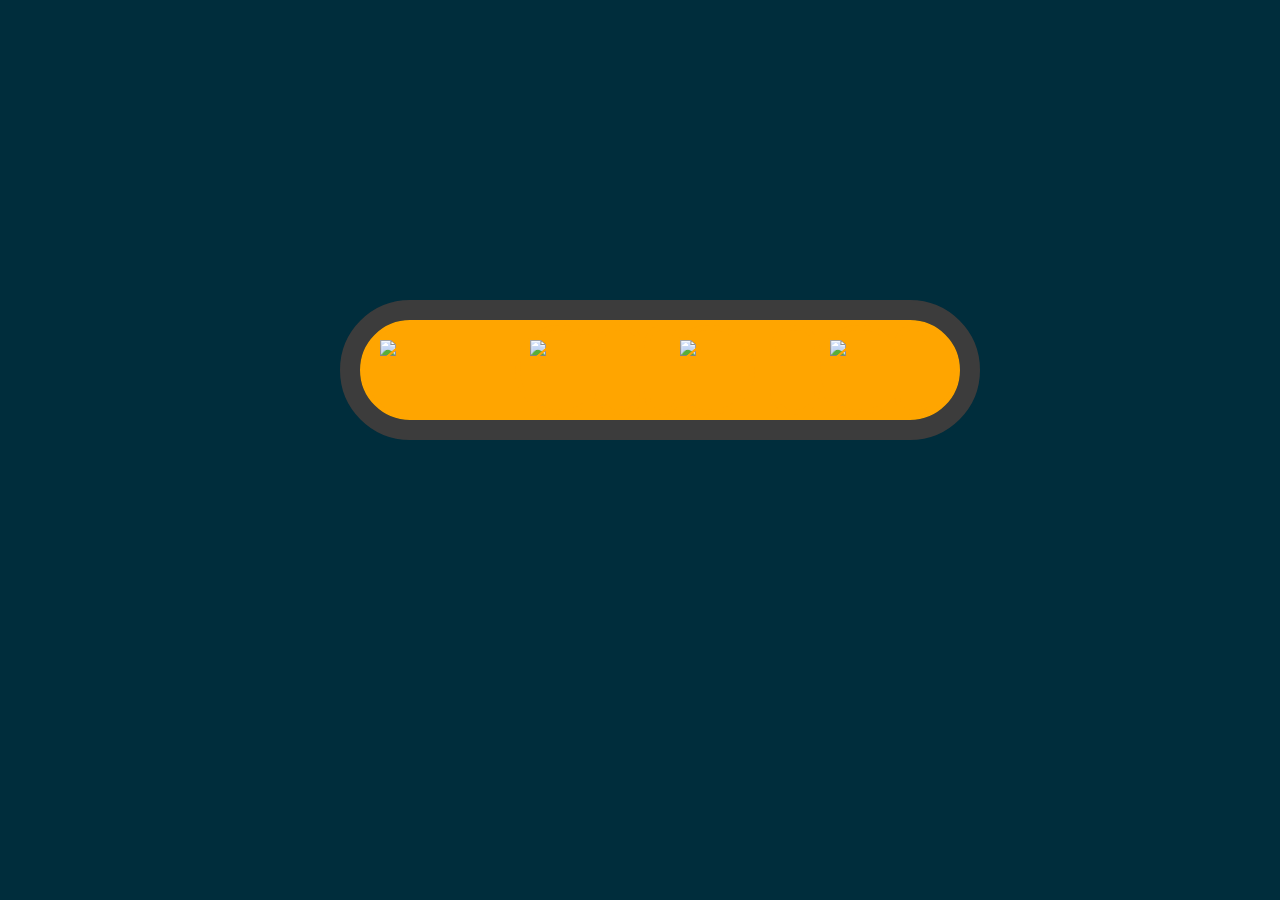
==== commit 0be61e70: "airdrop.html" ====
--- a/airdrop.html
+++ b/airdrop.html
@@ -36,7 +36,9 @@
       </div>
     </div>
     </body>
-		  </html>body{
+		  </html>
+<style>
+body{
   background:rgb(0, 45, 60);
 }
 #rock1{
@@ -433,3 +435,4 @@
   background:dimgrey;
   padding-bottom:5px;
 }
+</style>
